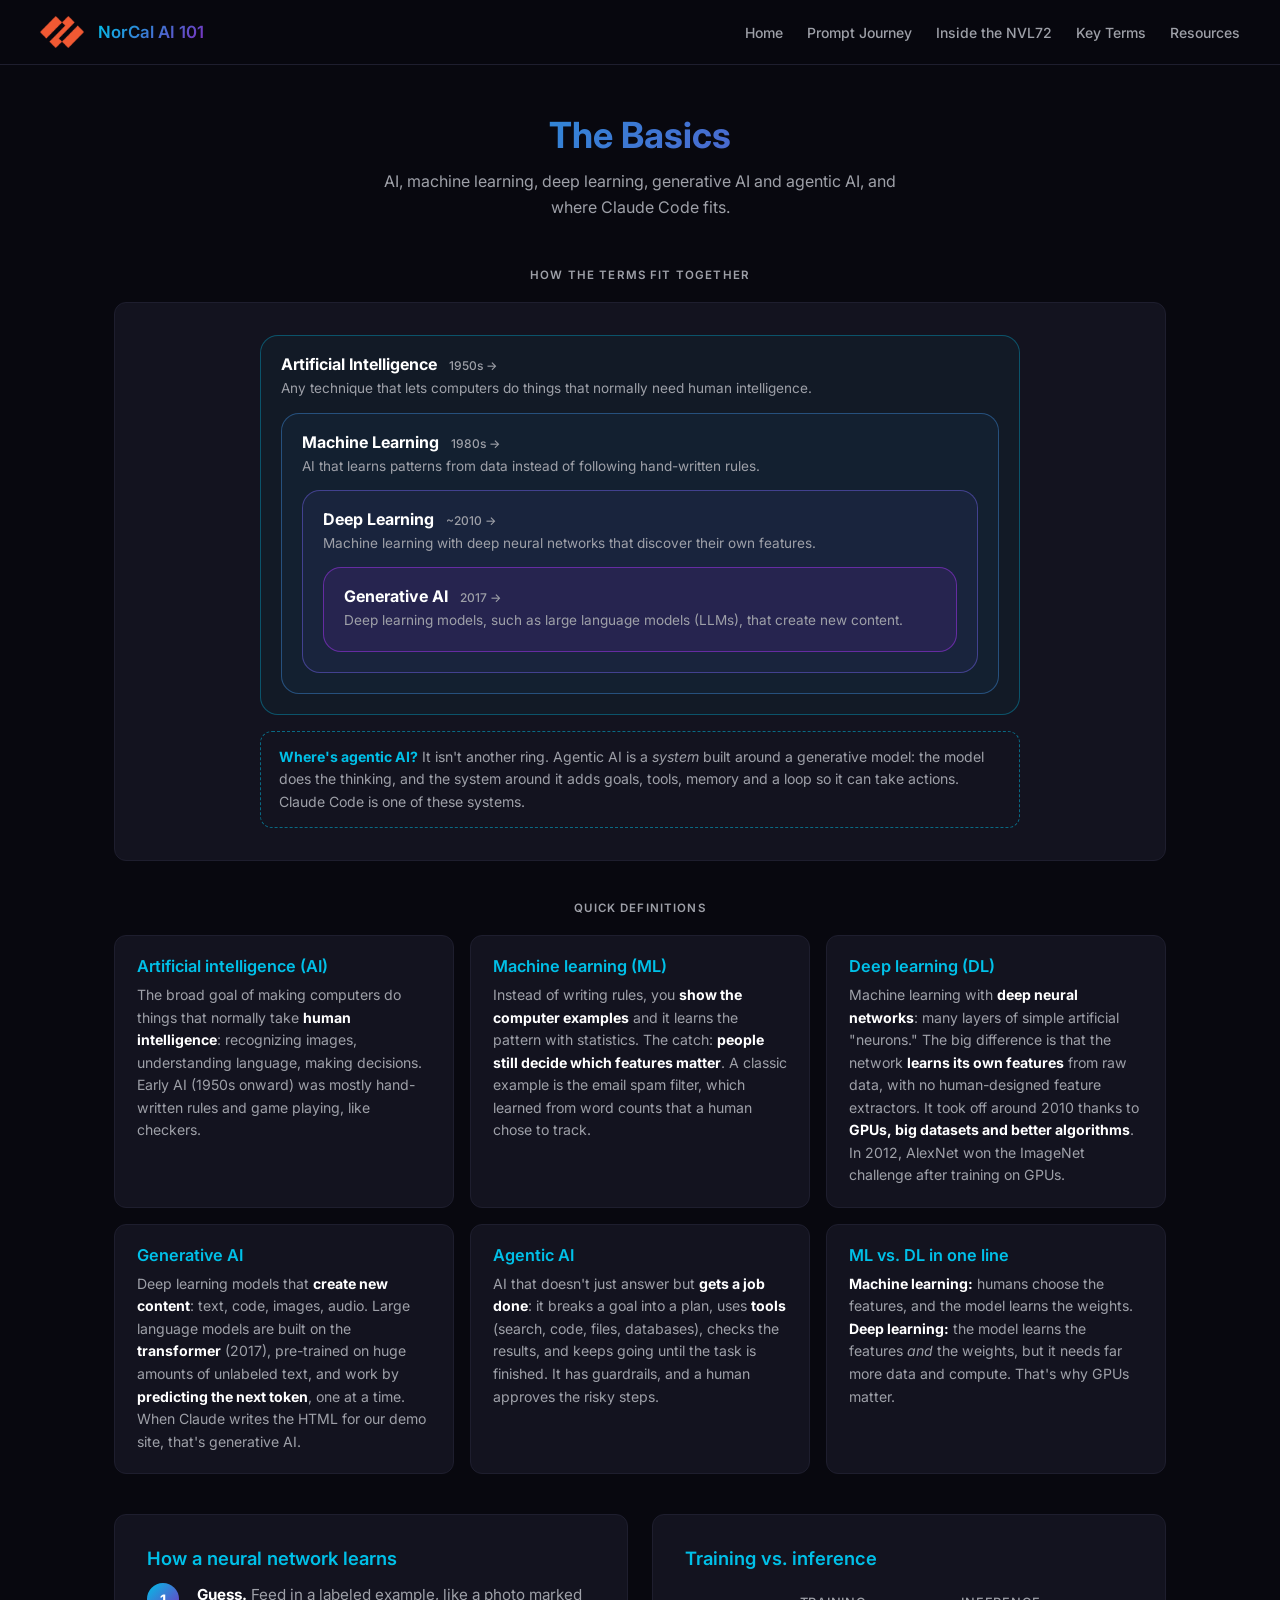
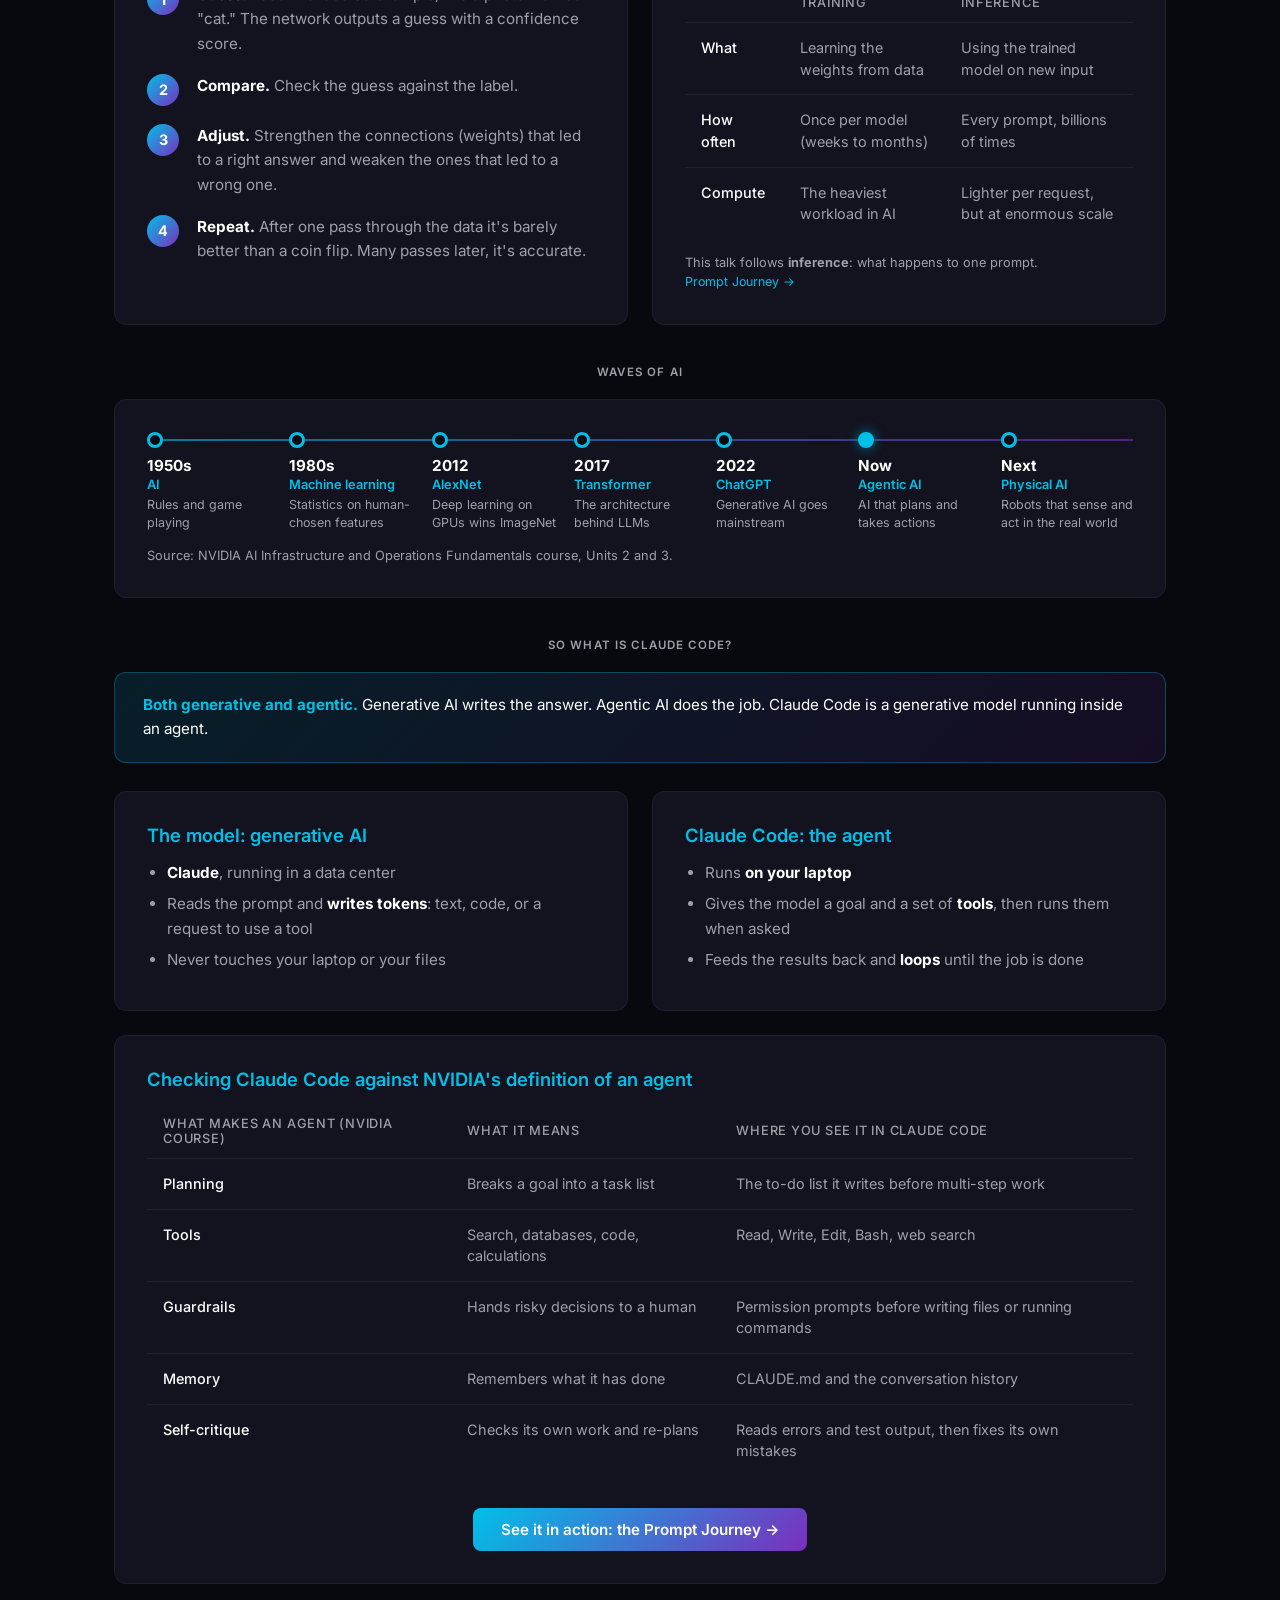
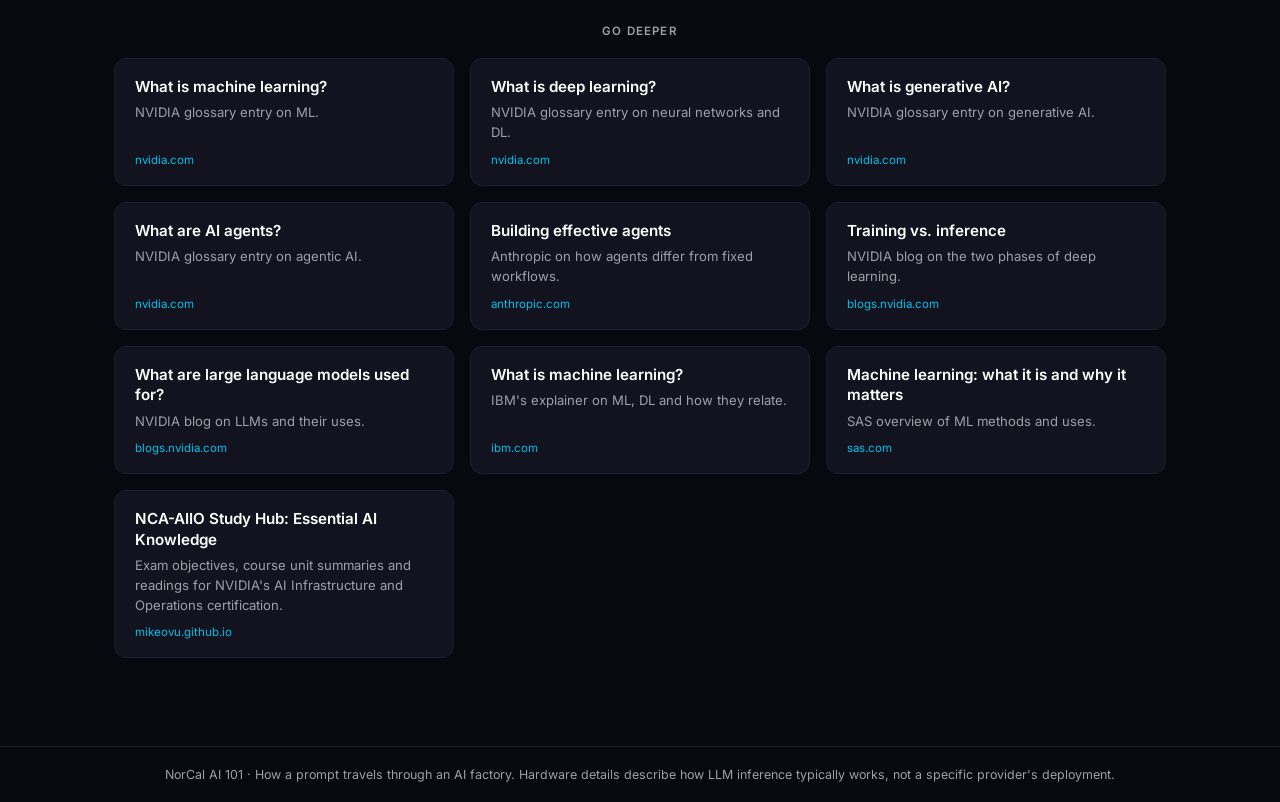
==== site/basics.html @ ad61b4e5 "Add The Basics page AI vs. ML vs. DL vs. generative AI (nested diagram and quick definitions), how a" ====
<!DOCTYPE html>
<html lang="en">
<head>
  <meta charset="UTF-8" />
  <meta name="viewport" content="width=device-width, initial-scale=1.0" />
  <title>NorCal AI 101 — The Basics</title>
  <link rel="icon" type="image/png" href="assets/images/PAN-Color.png" />
  <link rel="stylesheet" href="assets/css/styles.css?v=4" />
</head>
<body>
  <nav>
    <img src="assets/images/PAN-Color.png" alt="Palo Alto Networks" class="logo" />
    <a class="site-title" href="index.html">NorCal AI 101</a>
    <div class="nav-links">
      <a href="index.html">Home</a>
      <a href="journey.html">Prompt Journey</a>
      <a href="nvl72.html">Inside the NVL72</a>
      <a href="glossary.html">Key Terms</a>
      <a href="resources.html">Resources</a>
    </div>
  </nav>

  <main>
    <div class="page-header">
      <h1>The Basics</h1>
      <p>AI, machine learning, deep learning, generative AI and agentic AI, and where Claude Code fits.</p>
    </div>

    <p class="section-label">How the terms fit together</p>
    <div class="card" style="margin-bottom:40px;">
      <div class="rings" role="img" aria-label="Nested diagram: artificial intelligence contains machine learning, which contains deep learning, which contains generative AI">
        <div class="ring r1">
          <div class="ring-name">Artificial Intelligence <span class="yr">1950s &rarr;</span></div>
          <div class="ring-desc">Any technique that lets computers do things that normally need human intelligence.</div>
          <div class="ring r2">
            <div class="ring-name">Machine Learning <span class="yr">1980s &rarr;</span></div>
            <div class="ring-desc">AI that learns patterns from data instead of following hand-written rules.</div>
            <div class="ring r3">
              <div class="ring-name">Deep Learning <span class="yr">~2010 &rarr;</span></div>
              <div class="ring-desc">Machine learning with deep neural networks that discover their own features.</div>
              <div class="ring r4">
                <div class="ring-name">Generative AI <span class="yr">2017 &rarr;</span></div>
                <div class="ring-desc">Deep learning models, such as large language models (LLMs), that create new content.</div>
              </div>
            </div>
          </div>
        </div>
      </div>
      <div class="agent-note" style="max-width:760px;margin-left:auto;margin-right:auto;">
        <strong>Where's agentic AI?</strong> It isn't another ring. Agentic AI is a <em>system</em> built around a generative model: the model does the thinking, and the system around it adds goals, tools, memory and a loop so it can take actions. Claude Code is one of these systems.
      </div>
    </div>

    <p class="section-label">Quick definitions</p>
    <div class="term-grid" style="margin-bottom:40px;">
      <div class="term">
        <h3>Artificial intelligence (AI)</h3>
        <p>The broad goal of making computers do things that normally take <strong>human intelligence</strong>: recognizing images, understanding language, making decisions. Early AI (1950s onward) was mostly hand-written rules and game playing, like checkers.</p>
      </div>
      <div class="term">
        <h3>Machine learning (ML)</h3>
        <p>Instead of writing rules, you <strong>show the computer examples</strong> and it learns the pattern with statistics. The catch: <strong>people still decide which features matter</strong>. A classic example is the email spam filter, which learned from word counts that a human chose to track.</p>
      </div>
      <div class="term">
        <h3>Deep learning (DL)</h3>
        <p>Machine learning with <strong>deep neural networks</strong>: many layers of simple artificial "neurons." The big difference is that the network <strong>learns its own features</strong> from raw data, with no human-designed feature extractors. It took off around 2010 thanks to <strong>GPUs, big datasets and better algorithms</strong>. In 2012, AlexNet won the ImageNet challenge after training on GPUs.</p>
      </div>
      <div class="term">
        <h3>Generative AI</h3>
        <p>Deep learning models that <strong>create new content</strong>: text, code, images, audio. Large language models are built on the <strong>transformer</strong> (2017), pre-trained on huge amounts of unlabeled text, and work by <strong>predicting the next token</strong>, one at a time. When Claude writes the HTML for our demo site, that's generative AI.</p>
      </div>
      <div class="term">
        <h3>Agentic AI</h3>
        <p>AI that doesn't just answer but <strong>gets a job done</strong>: it breaks a goal into a plan, uses <strong>tools</strong> (search, code, files, databases), checks the results, and keeps going until the task is finished. It has guardrails, and a human approves the risky steps.</p>
      </div>
      <div class="term">
        <h3>ML vs. DL in one line</h3>
        <p><strong>Machine learning:</strong> humans choose the features, and the model learns the weights.<br /><strong>Deep learning:</strong> the model learns the features <em>and</em> the weights, but it needs far more data and compute. That's why GPUs matter.</p>
      </div>
    </div>

    <div class="two-col" style="margin-bottom:40px;">
      <div class="card">
        <h2>How a neural network learns</h2>
        <ol class="steps">
          <li><div><strong>Guess.</strong> Feed in a labeled example, like a photo marked "cat." The network outputs a guess with a confidence score.</div></li>
          <li><div><strong>Compare.</strong> Check the guess against the label.</div></li>
          <li><div><strong>Adjust.</strong> Strengthen the connections (weights) that led to a right answer and weaken the ones that led to a wrong one.</div></li>
          <li><div><strong>Repeat.</strong> After one pass through the data it's barely better than a coin flip. Many passes later, it's accurate.</div></li>
        </ol>
      </div>
      <div class="card">
        <h2>Training vs. inference</h2>
        <div class="table-wrap">
          <table class="scoreboard-table" style="min-width:0;">
            <tr><th></th><th>Training</th><th>Inference</th></tr>
            <tr><td>What</td><td>Learning the weights from data</td><td>Using the trained model on new input</td></tr>
            <tr><td>How often</td><td>Once per model (weeks to months)</td><td>Every prompt, billions of times</td></tr>
            <tr><td>Compute</td><td>The heaviest workload in AI</td><td>Lighter per request, but at enormous scale</td></tr>
          </table>
        </div>
        <p class="note">This talk follows <strong>inference</strong>: what happens to one prompt. <a class="src" href="journey.html">Prompt Journey &rarr;</a></p>
      </div>
    </div>

    <p class="section-label">Waves of AI</p>
    <div class="card" style="margin-bottom:40px;">
      <div class="timeline">
        <div class="tl-item"><div class="tl-when">1950s</div><div class="tl-what">AI</div><div class="tl-desc">Rules and game playing</div></div>
        <div class="tl-item"><div class="tl-when">1980s</div><div class="tl-what">Machine learning</div><div class="tl-desc">Statistics on human-chosen features</div></div>
        <div class="tl-item"><div class="tl-when">2012</div><div class="tl-what">AlexNet</div><div class="tl-desc">Deep learning on GPUs wins ImageNet</div></div>
        <div class="tl-item"><div class="tl-when">2017</div><div class="tl-what">Transformer</div><div class="tl-desc">The architecture behind LLMs</div></div>
        <div class="tl-item"><div class="tl-when">2022</div><div class="tl-what">ChatGPT</div><div class="tl-desc">Generative AI goes mainstream</div></div>
        <div class="tl-item now"><div class="tl-when">Now</div><div class="tl-what">Agentic AI</div><div class="tl-desc">AI that plans and takes actions</div></div>
        <div class="tl-item"><div class="tl-when">Next</div><div class="tl-what">Physical AI</div><div class="tl-desc">Robots that sense and act in the real world</div></div>
      </div>
      <p class="note">Source: NVIDIA AI Infrastructure and Operations Fundamentals course, Units 2 and 3.</p>
    </div>

    <p class="section-label">So what is Claude Code?</p>
    <div class="banner">
      <strong>Both generative and agentic.</strong> Generative AI writes the answer. Agentic AI does the job. Claude Code is a generative model running inside an agent.
    </div>

    <div class="two-col" style="margin-bottom:24px;">
      <div class="card">
        <h2>The model: generative AI</h2>
        <div class="prose">
          <ul>
            <li><strong>Claude</strong>, running in a data center</li>
            <li>Reads the prompt and <strong>writes tokens</strong>: text, code, or a request to use a tool</li>
            <li>Never touches your laptop or your files</li>
          </ul>
        </div>
      </div>
      <div class="card">
        <h2>Claude Code: the agent</h2>
        <div class="prose">
          <ul>
            <li>Runs <strong>on your laptop</strong></li>
            <li>Gives the model a goal and a set of <strong>tools</strong>, then runs them when asked</li>
            <li>Feeds the results back and <strong>loops</strong> until the job is done</li>
          </ul>
        </div>
      </div>
    </div>

    <div class="card" style="margin-bottom:40px;">
      <h2>Checking Claude Code against NVIDIA's definition of an agent</h2>
      <div class="table-wrap">
        <table class="scoreboard-table">
          <tr><th>What makes an agent (NVIDIA course)</th><th>What it means</th><th>Where you see it in Claude Code</th></tr>
          <tr><td>Planning</td><td>Breaks a goal into a task list</td><td>The to-do list it writes before multi-step work</td></tr>
          <tr><td>Tools</td><td>Search, databases, code, calculations</td><td>Read, Write, Edit, Bash, web search</td></tr>
          <tr><td>Guardrails</td><td>Hands risky decisions to a human</td><td>Permission prompts before writing files or running commands</td></tr>
          <tr><td>Memory</td><td>Remembers what it has done</td><td>CLAUDE.md and the conversation history</td></tr>
          <tr><td>Self-critique</td><td>Checks its own work and re-plans</td><td>Reads errors and test output, then fixes its own mistakes</td></tr>
        </table>
      </div>
      <div class="cta-row">
        <a href="journey.html" class="btn btn-primary" style="width:auto;">See it in action: the Prompt Journey &rarr;</a>
      </div>
    </div>

    <p class="section-label">Go deeper</p>
    <div class="link-grid">
      <a class="link-card" href="https://www.nvidia.com/en-us/glossary/machine-learning/" target="_blank" rel="noopener">
        <span class="lc-title">What is machine learning?</span>
        <span class="lc-desc">NVIDIA glossary entry on ML.</span>
        <span class="lc-meta">nvidia.com</span>
      </a>
      <a class="link-card" href="https://www.nvidia.com/en-us/glossary/deep-learning/" target="_blank" rel="noopener">
        <span class="lc-title">What is deep learning?</span>
        <span class="lc-desc">NVIDIA glossary entry on neural networks and DL.</span>
        <span class="lc-meta">nvidia.com</span>
      </a>
      <a class="link-card" href="https://www.nvidia.com/en-us/glossary/generative-ai/" target="_blank" rel="noopener">
        <span class="lc-title">What is generative AI?</span>
        <span class="lc-desc">NVIDIA glossary entry on generative AI.</span>
        <span class="lc-meta">nvidia.com</span>
      </a>
      <a class="link-card" href="https://www.nvidia.com/en-us/glossary/ai-agents/" target="_blank" rel="noopener">
        <span class="lc-title">What are AI agents?</span>
        <span class="lc-desc">NVIDIA glossary entry on agentic AI.</span>
        <span class="lc-meta">nvidia.com</span>
      </a>
      <a class="link-card" href="https://www.anthropic.com/research/building-effective-agents" target="_blank" rel="noopener">
        <span class="lc-title">Building effective agents</span>
        <span class="lc-desc">Anthropic on how agents differ from fixed workflows.</span>
        <span class="lc-meta">anthropic.com</span>
      </a>
      <a class="link-card" href="https://blogs.nvidia.com/blog/difference-deep-learning-training-inference-ai/" target="_blank" rel="noopener">
        <span class="lc-title">Training vs. inference</span>
        <span class="lc-desc">NVIDIA blog on the two phases of deep learning.</span>
        <span class="lc-meta">blogs.nvidia.com</span>
      </a>
      <a class="link-card" href="https://blogs.nvidia.com/blog/what-are-large-language-models-used-for/" target="_blank" rel="noopener">
        <span class="lc-title">What are large language models used for?</span>
        <span class="lc-desc">NVIDIA blog on LLMs and their uses.</span>
        <span class="lc-meta">blogs.nvidia.com</span>
      </a>
      <a class="link-card" href="https://www.ibm.com/think/topics/machine-learning" target="_blank" rel="noopener">
        <span class="lc-title">What is machine learning?</span>
        <span class="lc-desc">IBM's explainer on ML, DL and how they relate.</span>
        <span class="lc-meta">ibm.com</span>
      </a>
      <a class="link-card" href="https://www.sas.com/en_us/insights/analytics/machine-learning.html" target="_blank" rel="noopener">
        <span class="lc-title">Machine learning: what it is and why it matters</span>
        <span class="lc-desc">SAS overview of ML methods and uses.</span>
        <span class="lc-meta">sas.com</span>
      </a>
      <a class="link-card" href="https://mikeovu.github.io/nca-aiio/essential-ai-knowledge.html" target="_blank" rel="noopener">
        <span class="lc-title">NCA-AIIO Study Hub: Essential AI Knowledge</span>
        <span class="lc-desc">Exam objectives, course unit summaries and readings for NVIDIA's AI Infrastructure and Operations certification.</span>
        <span class="lc-meta">mikeovu.github.io</span>
      </a>
    </div>
  </main>

  <footer>
    NorCal AI 101 &middot; How a prompt travels through an AI factory. Hardware details describe how LLM inference typically works, not a specific provider's deployment.
  </footer>
</body>
</html>
---- site/assets/css/styles.css ----
@import url('https://fonts.googleapis.com/css2?family=Inter:wght@300;400;500;600;700&display=swap');

*, *::before, *::after { box-sizing: border-box; margin: 0; padding: 0; }

:root {
  --bg:        #08080F;
  --surface:   #13131F;
  --border:    #1E1E2E;
  --cyan:      #00C0E8;
  --purple:    #7B2FBE;
  --gradient:  linear-gradient(135deg, #00C0E8, #7B2FBE);
  --text:      #FFFFFF;
  --muted:     #9EA0A8;
  --radius:    12px;
  --font:      'Inter', system-ui, sans-serif;
}

html { font-size: 16px; }

body {
  background: var(--bg);
  color: var(--text);
  font-family: var(--font);
  min-height: 100vh;
  display: flex;
  flex-direction: column;
}

/* ── Nav ── */
nav {
  display: flex;
  align-items: center;
  gap: 14px;
  padding: 16px 40px;
  border-bottom: 1px solid var(--border);
  background: rgba(8,8,15,0.85);
  backdrop-filter: blur(12px);
  position: sticky;
  top: 0;
  z-index: 100;
}

nav img.logo { height: 32px; object-fit: contain; }

nav .site-title {
  font-size: 1.05rem;
  font-weight: 600;
  background: var(--gradient);
  -webkit-background-clip: text;
  -webkit-text-fill-color: transparent;
  background-clip: text;
  text-decoration: none;
}

nav .nav-links { margin-left: auto; display: flex; gap: 24px; }
nav .nav-links a {
  color: var(--muted);
  text-decoration: none;
  font-size: 0.875rem;
  font-weight: 500;
  transition: color 0.2s;
}
nav .nav-links a:hover { color: var(--cyan); }

/* ── Main ── */
main {
  flex: 1;
  width: 100%;
  max-width: 1100px;
  margin: 0 auto;
  padding: 48px 24px;
}

/* ── Page header ── */
.page-header {
  text-align: center;
  margin-bottom: 48px;
}
.page-header h1 {
  font-size: 2.25rem;
  font-weight: 700;
  background: var(--gradient);
  -webkit-background-clip: text;
  -webkit-text-fill-color: transparent;
  background-clip: text;
  margin-bottom: 12px;
}
.page-header p {
  color: var(--muted);
  font-size: 1rem;
  max-width: 560px;
  margin: 0 auto;
  line-height: 1.6;
}

/* ── Card ── */
.card {
  background: var(--surface);
  border: 1px solid var(--border);
  border-radius: var(--radius);
  padding: 32px;
}

/* ── Form ── */
.form-group { margin-bottom: 20px; }
.form-group label {
  display: block;
  font-size: 0.875rem;
  font-weight: 500;
  margin-bottom: 8px;
  color: var(--muted);
}
.form-group input {
  width: 100%;
  background: var(--bg);
  border: 1px solid var(--border);
  border-radius: 8px;
  padding: 12px 16px;
  color: var(--text);
  font-family: var(--font);
  font-size: 0.95rem;
  outline: none;
  transition: border-color 0.2s;
}
.form-group input:focus { border-color: var(--cyan); }
.form-group input::placeholder { color: #4a4a5a; }

.form-note {
  font-size: 0.8rem;
  color: var(--muted);
  margin-top: 6px;
  line-height: 1.5;
}

/* ── Buttons ── */
.btn {
  display: inline-flex;
  align-items: center;
  justify-content: center;
  gap: 8px;
  padding: 12px 28px;
  border-radius: 8px;
  font-family: var(--font);
  font-size: 0.95rem;
  font-weight: 600;
  cursor: pointer;
  text-decoration: none;
  transition: opacity 0.2s, transform 0.15s;
  border: none;
}
.btn:hover { opacity: 0.88; transform: translateY(-1px); }
.btn:active { transform: translateY(0); }

.btn-primary {
  background: var(--gradient);
  color: #fff;
  width: 100%;
}

.btn-outline {
  background: transparent;
  border: 1px solid var(--cyan);
  color: var(--cyan);
}

.btn-secondary {
  background: var(--surface);
  border: 1px solid var(--border);
  color: var(--text);
}

/* ── Section label ── */
.section-label {
  font-size: 0.72rem;
  font-weight: 600;
  text-transform: uppercase;
  letter-spacing: 0.1em;
  color: var(--muted);
  margin-bottom: 20px;
  text-align: center;
}

/* ── Menu grid ── */
.menu-grid {
  display: grid;
  grid-template-columns: repeat(auto-fit, 240px);
  gap: 24px;
  justify-content: center;
}

.menu-card {
  background: var(--surface);
  border: 1px solid var(--border);
  border-radius: var(--radius);
  padding: 36px 24px;
  text-decoration: none;
  display: flex;
  flex-direction: column;
  align-items: center;
  gap: 16px;
  transition: border-color 0.2s, transform 0.2s, box-shadow 0.2s;
  aspect-ratio: 1 / 1;
  justify-content: center;
  text-align: center;
}
.menu-card:hover {
  border-color: var(--cyan);
  transform: translateY(-4px);
  box-shadow: 0 12px 32px rgba(0,192,232,0.12);
}
.menu-card .card-icon {
  width: 52px;
  height: 52px;
  border-radius: 14px;
  background: var(--gradient);
  display: flex;
  align-items: center;
  justify-content: center;
  font-size: 1.5rem;
}
.menu-card .card-label {
  font-size: 1rem;
  font-weight: 600;
  color: var(--text);
  line-height: 1.4;
}
.menu-card .card-sub {
  font-size: 0.8rem;
  color: var(--muted);
}
.menu-card--disabled {
  opacity: 0.4;
  cursor: default;
  pointer-events: none;
}

/* ── Graphic link ── */
.graphic-link {
  display: block;
  max-width: 560px;
  margin: 0 auto 28px;
  border-radius: var(--radius);
  overflow: hidden;
  border: 1px solid rgba(63,95,172,0.35);
  box-shadow: 0px 0px 18px rgba(26,19,72,0.15);
  transition: transform 0.2s, box-shadow 0.2s;
}
.graphic-link:hover {
  transform: translateY(-2px);
  box-shadow: 0 12px 32px rgba(0,192,232,0.15);
}
.graphic-link img {
  display: block;
  width: 100%;
}

/* ── Embed container ── */
.embed-wrap {
  border-radius: var(--radius);
  overflow: hidden;
  border: 1px solid var(--border);
  background: var(--surface);
  margin-bottom: 32px;
}

/* ── Slideshow ── */
.slideshow { margin-bottom: 32px; }
.slideshow-frame {
  position: relative;
  border: 1px solid rgba(63,95,172,0.35);
  box-shadow: 0px 0px 18px rgba(26,19,72,0.15);
  border-radius: 10px;
  overflow: hidden;
  background: #000;
  aspect-ratio: 1920/1080;
}
.slideshow .slide {
  display: block;
  width: 100%;
  height: 100%;
  object-fit: contain;
  cursor: pointer;
}
.slideshow .slide[hidden] { display: none; }
.slide-nav {
  position: absolute;
  top: 50%;
  transform: translateY(-50%);
  width: 44px;
  height: 44px;
  border-radius: 50%;
  border: 1px solid var(--border);
  background: rgba(10,10,18,0.7);
  color: var(--text);
  font-size: 1.6rem;
  line-height: 1;
  cursor: pointer;
  transition: border-color 0.2s, color 0.2s;
}
.slide-nav:hover { border-color: var(--cyan); color: var(--cyan); }
.slide-prev { left: 12px; }
.slide-next { right: 12px; }
.slide-dots {
  display: flex;
  justify-content: center;
  gap: 10px;
  margin-top: 14px;
}
.slide-dots button {
  width: 10px;
  height: 10px;
  padding: 0;
  border-radius: 50%;
  border: none;
  background: var(--border);
  cursor: pointer;
}
.slide-dots button[aria-current="true"] { background: var(--cyan); }

/* ── CTA row ── */
.cta-row {
  display: flex;
  gap: 16px;
  flex-wrap: wrap;
  justify-content: center;
  margin-top: 32px;
}
.cta-row .btn { min-width: 200px; }

/* ── Banner ── */
.banner {
  background: linear-gradient(135deg, rgba(0,192,232,0.12), rgba(123,47,190,0.12));
  border: 1px solid rgba(0,192,232,0.3);
  border-radius: var(--radius);
  padding: 20px 28px;
  margin-bottom: 28px;
  font-size: 0.95rem;
  line-height: 1.6;
  color: var(--text);
}
.banner strong { color: var(--cyan); }

/* ── Scoreboard ── */
.scoreboard-table {
  width: 100%;
  border-collapse: collapse;
  font-size: 0.9rem;
}
.scoreboard-table th {
  text-align: left;
  padding: 12px 16px;
  color: var(--muted);
  font-weight: 500;
  font-size: 0.8rem;
  text-transform: uppercase;
  letter-spacing: 0.06em;
  border-bottom: 1px solid var(--border);
}
.scoreboard-table td {
  padding: 14px 16px;
  border-bottom: 1px solid var(--border);
}
.scoreboard-table tr:last-child td { border-bottom: none; }
.scoreboard-table tr:hover td { background: rgba(255,255,255,0.03); }

.rank-badge {
  display: inline-flex;
  align-items: center;
  justify-content: center;
  width: 28px;
  height: 28px;
  border-radius: 50%;
  font-weight: 700;
  font-size: 0.8rem;
}
.rank-1 { background: linear-gradient(135deg,#FFD700,#FFA500); color:#000; }
.rank-2 { background: linear-gradient(135deg,#C0C0C0,#A8A8A8); color:#000; }
.rank-3 { background: linear-gradient(135deg,#CD7F32,#A0522D); color:#fff; }
.rank-other { background: var(--border); color: var(--muted); }

.score-pill {
  display: inline-block;
  padding: 3px 10px;
  border-radius: 20px;
  background: rgba(0,192,232,0.15);
  color: var(--cyan);
  font-weight: 600;
  font-size: 0.85rem;
}

.refresh-note {
  text-align: right;
  font-size: 0.75rem;
  color: var(--muted);
  margin-top: 12px;
}

/* ── Status / error ── */
.status-center {
  display: flex;
  flex-direction: column;
  align-items: center;
  justify-content: center;
  gap: 16px;
  min-height: 220px;
  color: var(--muted);
  font-size: 0.9rem;
}

.error-page {
  display: flex;
  flex-direction: column;
  align-items: center;
  justify-content: center;
  flex: 1;
  text-align: center;
  gap: 24px;
  padding: 48px 24px;
}
.error-page h1 {
  font-size: 2rem;
  font-weight: 700;
}
.error-icon {
  font-size: 3.5rem;
}

/* ── Footer ── */
footer {
  text-align: center;
  padding: 20px;
  color: var(--muted);
  font-size: 0.78rem;
  border-top: 1px solid var(--border);
}

/* ── Responsive ── */
@media (max-width: 600px) {
  nav { padding: 14px 20px; }
  main { padding: 32px 16px; }
  .page-header h1 { font-size: 1.6rem; }
  .cta-row { flex-direction: column; align-items: stretch; }
  .cta-row .btn { min-width: unset; }
}


/* ── Shared content additions (same as lambda account site) ── */
.stack { display: flex; flex-direction: column; gap: 24px; margin-bottom: 40px; }
.card h2 { font-size: 1.15rem; font-weight: 600; color: var(--cyan); margin-bottom: 14px; }
.card h3 { font-size: 1rem; font-weight: 600; margin: 18px 0 8px; }
.prose { color: var(--muted); line-height: 1.65; font-size: 0.95rem; }
.prose p + p { margin-top: 12px; }
.prose ul, .prose ol { padding-left: 20px; margin-top: 8px; }
.prose li { margin-bottom: 6px; }
.prose strong { color: var(--text); }
.prose a, .scoreboard-table a, .src { color: var(--cyan); text-decoration: none; }
.prose a:hover, .scoreboard-table a:hover, .src:hover { text-decoration: underline; }
.src { font-size: 0.78rem; white-space: nowrap; }
.table-wrap { overflow-x: auto; -webkit-overflow-scrolling: touch; }
.table-wrap .scoreboard-table { min-width: 640px; }
.scoreboard-table td { vertical-align: top; line-height: 1.5; color: var(--muted); }
.scoreboard-table td:first-child { color: var(--text); font-weight: 500; }
.two-col { display: grid; grid-template-columns: repeat(auto-fit, minmax(300px, 1fr)); gap: 24px; }
.link-grid { display: grid; grid-template-columns: repeat(auto-fill, minmax(260px, 1fr)); gap: 16px; margin-bottom: 40px; }
.link-card {
  background: var(--surface); border: 1px solid var(--border); border-radius: var(--radius);
  padding: 18px 20px; text-decoration: none; display: flex; flex-direction: column; gap: 6px;
  transition: border-color 0.2s, transform 0.2s;
}
.link-card:hover { border-color: var(--cyan); transform: translateY(-2px); }
.link-card .lc-title { color: var(--text); font-weight: 600; font-size: 0.95rem; line-height: 1.35; }
.link-card .lc-desc { color: var(--muted); font-size: 0.82rem; line-height: 1.5; }
.link-card .lc-meta { color: var(--cyan); font-size: 0.72rem; margin-top: auto; padding-top: 4px; }
.note { font-size: 0.8rem; color: var(--muted); margin-top: 14px; line-height: 1.5; }

/* ── AI 101 additions ── */
.card-icon .num { font-weight: 700; font-size: 1.3rem; color: #fff; }

/* Request flow diagram */
.flow {
  display: grid;
  grid-template-columns: 1fr auto 1fr auto 1fr auto 1fr;
  align-items: stretch;
  gap: 10px;
}
.flow-node {
  background: var(--bg); border: 1px solid var(--border); border-radius: 10px;
  padding: 16px 14px; text-align: left;
}
.flow-node.hot { border-color: rgba(0,192,232,0.5); box-shadow: 0 0 18px rgba(0,192,232,0.12); }
.flow-node .fn-where { font-size: 0.68rem; font-weight: 600; letter-spacing: 0.08em; text-transform: uppercase; color: var(--cyan); }
.flow-node .fn-title { font-weight: 600; margin: 6px 0 6px; font-size: 0.95rem; }
.flow-node .fn-desc { color: var(--muted); font-size: 0.8rem; line-height: 1.5; }
.flow-arrow { align-self: center; color: var(--cyan); font-size: 1.3rem; }
.flow-return {
  margin-top: 14px; padding: 10px 14px; border: 1px dashed rgba(123,47,190,0.6); border-radius: 10px;
  color: #C9A6F0; font-size: 0.85rem; text-align: center;
}

/* Numbered steps */
.steps { list-style: none; counter-reset: step; display: flex; flex-direction: column; gap: 18px; }
.steps li { counter-increment: step; display: grid; grid-template-columns: 36px 1fr; gap: 14px; color: var(--muted); line-height: 1.6; font-size: 0.95rem; }
.steps li::before {
  content: counter(step); width: 32px; height: 32px; border-radius: 50%;
  background: var(--gradient); color: #fff; font-weight: 700; font-size: 0.9rem;
  display: flex; align-items: center; justify-content: center;
}
.steps strong { color: var(--text); }

/* Code */
pre.code {
  background: var(--bg); border: 1px solid var(--border); border-radius: 10px;
  padding: 16px 18px; overflow-x: auto; font-size: 0.8rem; line-height: 1.55;
  font-family: ui-monospace, SFMono-Regular, Menlo, monospace; color: #D6D8E0; margin-top: 10px;
}
pre.code .k { color: var(--cyan); }
pre.code .c { color: #6C6E7A; }
code { font-family: ui-monospace, SFMono-Regular, Menlo, monospace; font-size: 0.88em; color: var(--text); }
.prompt-box {
  background: var(--bg); border-left: 3px solid var(--cyan); border-radius: 6px;
  padding: 14px 18px; color: var(--text); font-size: 1rem; line-height: 1.6; margin: 10px 0;
}

/* Stat tiles */
.stat-grid { display: grid; grid-template-columns: repeat(auto-fit, minmax(160px, 1fr)); gap: 14px; }
.stat { background: var(--bg); border: 1px solid var(--border); border-radius: 10px; padding: 16px; }
.stat .v {
  font-size: 1.6rem; font-weight: 700; line-height: 1.1;
  background: var(--gradient); -webkit-background-clip: text; -webkit-text-fill-color: transparent; background-clip: text;
}
.stat .l { color: var(--muted); font-size: 0.8rem; margin-top: 6px; line-height: 1.4; }

/* NVL72 rack (simplified) */
.rack-wrap { display: grid; grid-template-columns: minmax(220px, 300px) 1fr; gap: 28px; align-items: start; }
.rack {
  border: 2px solid #2A2A3E; border-radius: 8px; padding: 8px; background: #0B0B14;
  display: flex; flex-direction: column; gap: 3px;
}
.tray { border-radius: 3px; font-size: 0.62rem; padding: 3px 8px; display: flex; justify-content: space-between; }
.tray.compute { background: rgba(0,192,232,0.14); color: var(--cyan); }
.tray.switch  { background: rgba(123,47,190,0.3); color: #C9A6F0; }
.rack-legend { display: flex; gap: 16px; flex-wrap: wrap; font-size: 0.78rem; color: var(--muted); margin-top: 10px; }
.rack-legend span::before { content: ""; display: inline-block; width: 10px; height: 10px; border-radius: 2px; margin-right: 6px; vertical-align: -1px; }
.rack-legend .lg-c::before { background: rgba(0,192,232,0.5); }
.rack-legend .lg-s::before { background: rgba(123,47,190,0.7); }

/* Token stream demo */
.tokens { display: flex; flex-wrap: wrap; gap: 6px; margin-top: 10px; }
.tokens span {
  font-family: ui-monospace, SFMono-Regular, Menlo, monospace; font-size: 0.82rem;
  padding: 3px 7px; border-radius: 5px; background: rgba(0,192,232,0.12); color: var(--text);
  border: 1px solid rgba(0,192,232,0.25);
}
.tokens span:nth-child(3n+2) { background: rgba(123,47,190,0.2); border-color: rgba(123,47,190,0.4); }
.tokens span:nth-child(3n) { background: rgba(255,255,255,0.05); border-color: var(--border); }

@media (max-width: 860px) {
  nav { flex-wrap: wrap; }
  nav .nav-links { margin-left: 0; width: 100%; flex-wrap: wrap; gap: 8px 18px; }
  .flow { grid-template-columns: 1fr; }
  .flow-arrow { transform: rotate(90deg); justify-self: center; }
  .rack-wrap { grid-template-columns: 1fr; }
  .rack { max-width: 320px; margin: 0 auto; width: 100%; }
}
@media (max-width: 600px) {
  .card { padding: 20px; }
  .two-col { grid-template-columns: 1fr; }
}

/* ── Key Terms page ── */
.gl-tools { display: flex; flex-direction: column; gap: 14px; margin-bottom: 32px; }
.gl-search {
  width: 100%; background: var(--surface); border: 1px solid var(--border); border-radius: 10px;
  padding: 14px 18px; color: var(--text); font-family: var(--font); font-size: 1rem; outline: none;
}
.gl-search:focus { border-color: var(--cyan); }
.gl-search::placeholder { color: #5a5c68; }
.chips { display: flex; flex-wrap: wrap; gap: 8px; }
.chip {
  font-size: 0.8rem; padding: 6px 12px; border-radius: 20px; border: 1px solid var(--border);
  color: var(--muted); text-decoration: none; background: var(--surface); transition: border-color 0.2s, color 0.2s;
}
.chip:hover { border-color: var(--cyan); color: var(--cyan); }
.gl-section { margin-bottom: 44px; scroll-margin-top: 90px; }
.gl-section h2 { font-size: 1.3rem; font-weight: 700; margin-bottom: 6px; }
.gl-section > p { color: var(--muted); font-size: 0.9rem; margin-bottom: 18px; line-height: 1.6; }
.term-grid { display: grid; grid-template-columns: repeat(auto-fill, minmax(320px, 1fr)); gap: 16px; }
.term { background: var(--surface); border: 1px solid var(--border); border-radius: var(--radius); padding: 20px 22px; scroll-margin-top: 90px; }
.term h3 { font-size: 1.02rem; font-weight: 600; color: var(--cyan); margin-bottom: 8px; }
.term p { color: var(--muted); font-size: 0.88rem; line-height: 1.6; }
.term p strong { color: var(--text); }
.term .spec { margin-top: 10px; font-size: 0.78rem; color: #C9A6F0; line-height: 1.5; }
.term .term-src { margin-top: 10px; font-size: 0.75rem; }
.term .term-src a { color: var(--cyan); text-decoration: none; margin-right: 10px; }
.term .term-src a:hover { text-decoration: underline; }
.gl-empty { display: none; text-align: center; color: var(--muted); padding: 40px 0; }
@media (max-width: 600px) { .term-grid { grid-template-columns: 1fr; } }
.term .term-ds { margin-top: 12px; display: flex; flex-wrap: wrap; gap: 6px; align-items: center; }
.term .term-ds .ds-label { font-size: 0.68rem; font-weight: 600; letter-spacing: 0.08em; text-transform: uppercase; color: var(--muted); margin-right: 2px; }
.ds {
  display: inline-flex; align-items: center; gap: 5px; font-size: 0.74rem; font-weight: 500;
  padding: 4px 10px; border-radius: 20px; text-decoration: none;
  border: 1px solid rgba(0,192,232,0.45); color: var(--cyan); background: rgba(0,192,232,0.07);
  transition: background 0.2s, border-color 0.2s;
}
.ds:hover { background: rgba(0,192,232,0.18); border-color: var(--cyan); }
.ds::after { content: "\2197"; font-size: 0.75em; }
.ds.alt { border-color: rgba(123,47,190,0.6); color: #C9A6F0; background: rgba(123,47,190,0.12); }

/* ── The Basics page ── */
.rings { max-width: 760px; margin: 0 auto; }
.ring {
  border-radius: 18px; padding: 18px 20px 20px; border: 1px solid rgba(0,192,232,0.35);
  background: rgba(0,192,232,0.04);
}
.ring .ring { margin-top: 14px; }
.ring.r2 { border-color: rgba(60,140,220,0.45); background: rgba(60,140,220,0.06); }
.ring.r3 { border-color: rgba(100,90,210,0.55); background: rgba(100,90,210,0.08); }
.ring.r4 { border-color: rgba(123,47,190,0.75); background: rgba(123,47,190,0.14); }
.ring-name { font-weight: 700; font-size: 1rem; }
.ring-name .yr { font-weight: 500; font-size: 0.75rem; color: var(--muted); margin-left: 8px; }
.ring-desc { color: var(--muted); font-size: 0.85rem; line-height: 1.5; margin-top: 4px; }
.agent-note {
  margin-top: 16px; border: 1px dashed rgba(0,192,232,0.5); border-radius: 12px; padding: 14px 18px;
  color: var(--muted); font-size: 0.88rem; line-height: 1.6;
}
.agent-note strong { color: var(--cyan); }

.timeline { display: grid; grid-template-columns: repeat(7, 1fr); gap: 10px; position: relative; }
.timeline::before {
  content: ""; position: absolute; left: 0; right: 0; top: 7px; height: 2px; background: var(--gradient); opacity: 0.6;
}
.tl-item { position: relative; padding-top: 24px; }
.tl-item::before {
  content: ""; position: absolute; top: 0; left: 0; width: 16px; height: 16px; border-radius: 50%;
  background: var(--bg); border: 3px solid var(--cyan);
}
.tl-item.now::before { background: var(--cyan); box-shadow: 0 0 12px rgba(0,192,232,0.6); }
.tl-when { font-weight: 700; font-size: 0.95rem; color: var(--text); }
.tl-what { color: var(--cyan); font-size: 0.8rem; font-weight: 600; margin-top: 2px; }
.tl-desc { color: var(--muted); font-size: 0.78rem; line-height: 1.45; margin-top: 4px; }

@media (max-width: 860px) {
  .timeline { grid-template-columns: 1fr; gap: 16px; padding-left: 28px; }
  .timeline::before { left: 7px; right: auto; top: 0; bottom: 0; width: 2px; height: auto; }
  .tl-item { padding-top: 0; }
  .tl-item::before { left: -28px; top: 2px; }
}
@media (max-width: 600px) {
  .ring { padding: 14px 12px 14px; }
  .ring .ring { margin-top: 10px; }
}
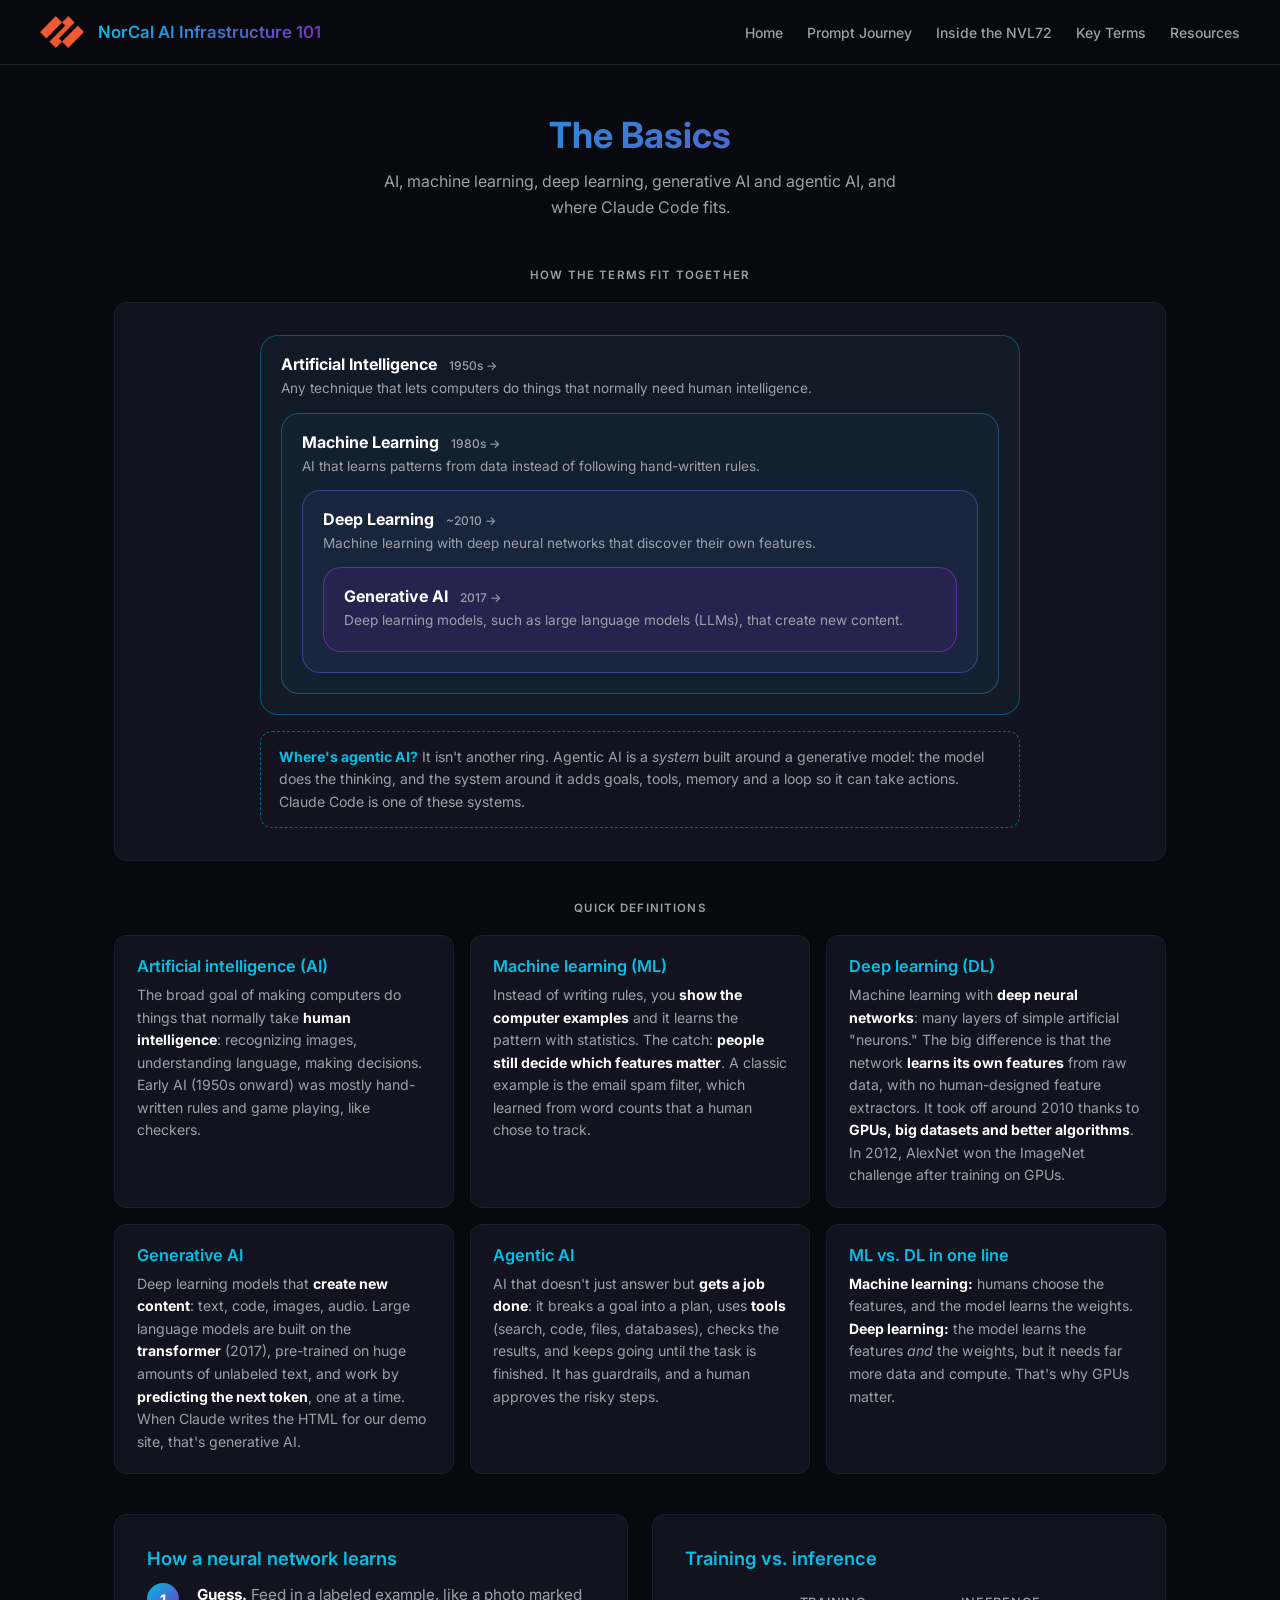
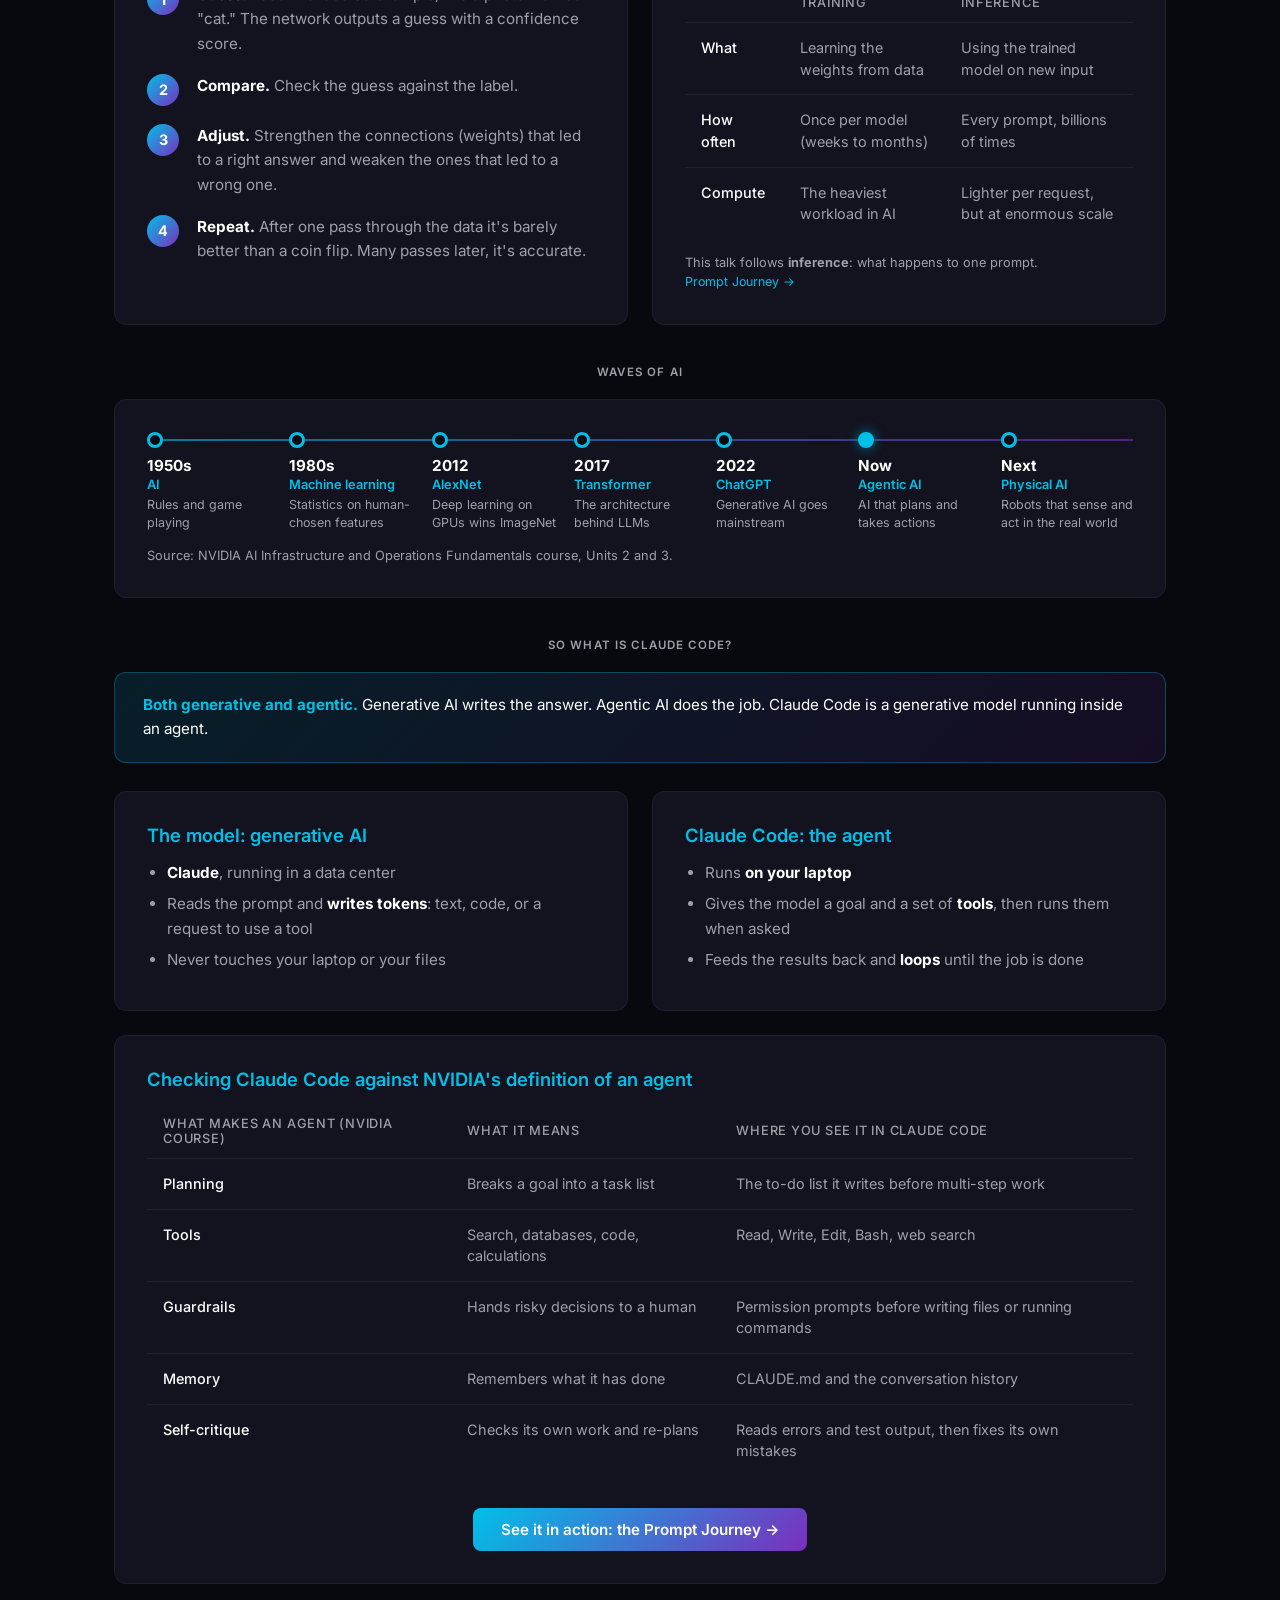
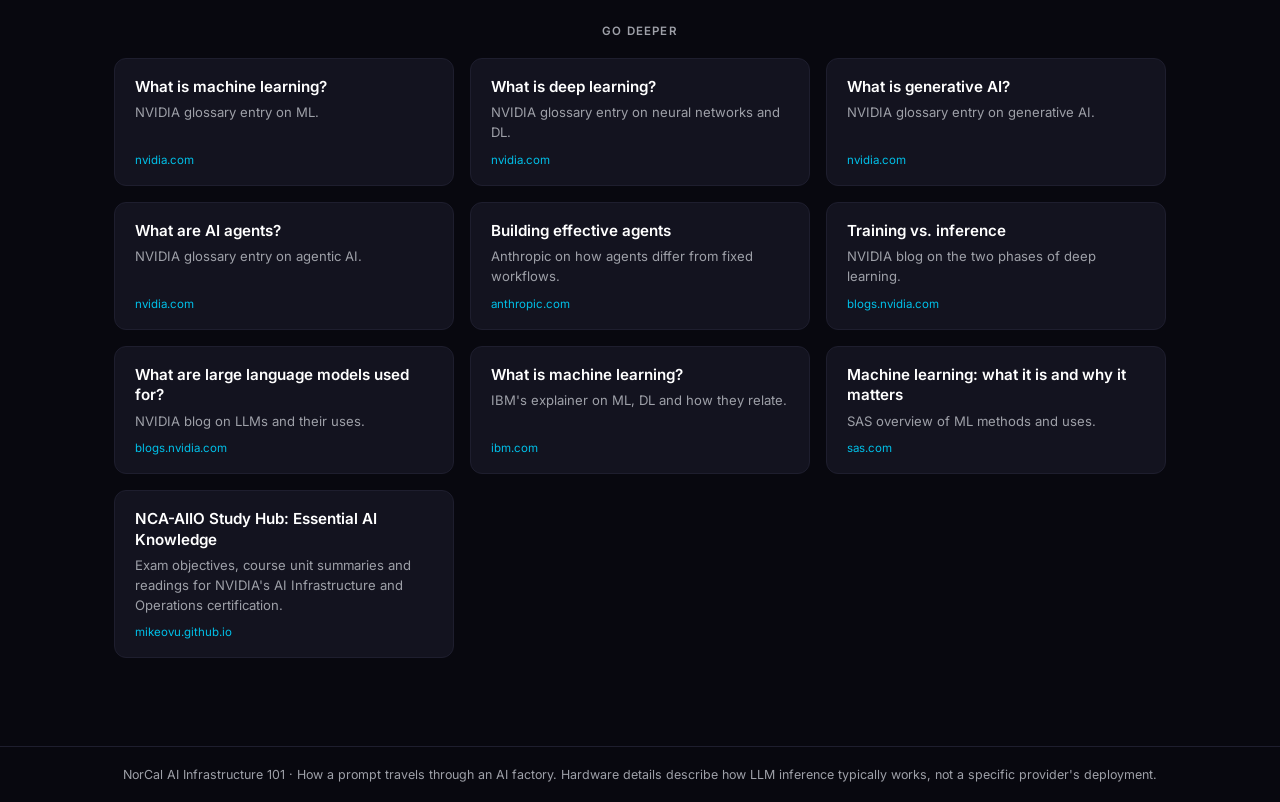
==== commit 6d93eee4: "Rename site to NorCal AI Infrastructure 101 Co-Authored-By: Claude Opus 5.5 <noreply@anthropic.com>" ====
--- a/site/basics.html
+++ b/site/basics.html
@@ -3,14 +3,14 @@
 <head>
   <meta charset="UTF-8" />
   <meta name="viewport" content="width=device-width, initial-scale=1.0" />
-  <title>NorCal AI 101 — The Basics</title>
+  <title>NorCal AI Infrastructure 101 — The Basics</title>
   <link rel="icon" type="image/png" href="assets/images/PAN-Color.png" />
-  <link rel="stylesheet" href="assets/css/styles.css?v=4" />
+  <link rel="stylesheet" href="assets/css/styles.css?v=5" />
 </head>
 <body>
   <nav>
     <img src="assets/images/PAN-Color.png" alt="Palo Alto Networks" class="logo" />
-    <a class="site-title" href="index.html">NorCal AI 101</a>
+    <a class="site-title" href="index.html">NorCal AI Infrastructure 101</a>
     <div class="nav-links">
       <a href="index.html">Home</a>
       <a href="journey.html">Prompt Journey</a>
@@ -218,7 +218,7 @@
   </main>
 
   <footer>
-    NorCal AI 101 &middot; How a prompt travels through an AI factory. Hardware details describe how LLM inference typically works, not a specific provider's deployment.
+    NorCal AI Infrastructure 101 &middot; How a prompt travels through an AI factory. Hardware details describe how LLM inference typically works, not a specific provider's deployment.
   </footer>
 </body>
 </html>
--- a/site/assets/css/styles.css
+++ b/site/assets/css/styles.css
@@ -650,3 +650,12 @@
   .ring { padding: 14px 12px 14px; }
   .ring .ring { margin-top: 10px; }
 }
+
+/* ── Home page video ── */
+.video-card { margin: -16px 0 36px; }
+.video-frame {
+  display: block; width: 100%; aspect-ratio: 16 / 9; background: #000;
+  border: 1px solid rgba(63,95,172,0.35); border-radius: var(--radius);
+  box-shadow: 0 12px 40px rgba(0,192,232,0.10);
+}
+.video-card figcaption { color: var(--muted); font-size: 0.82rem; text-align: center; margin-top: 12px; line-height: 1.5; }
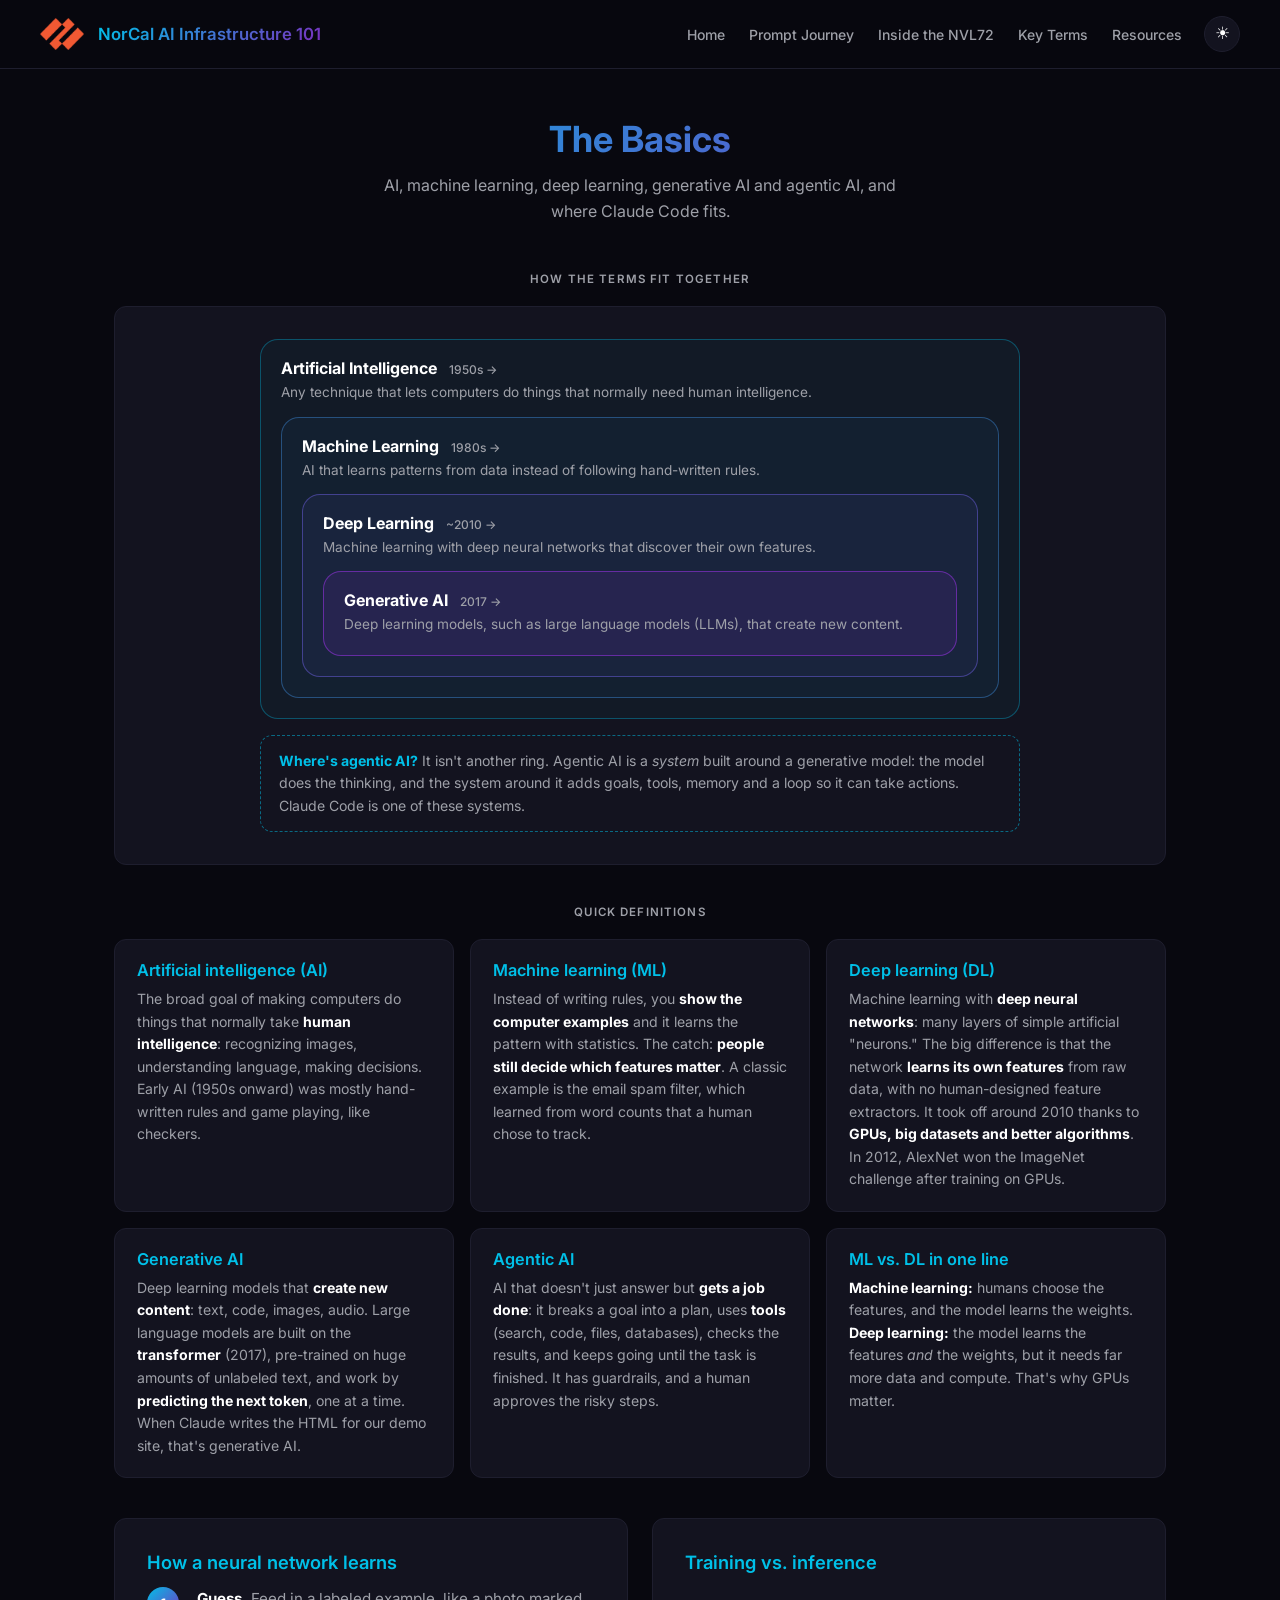
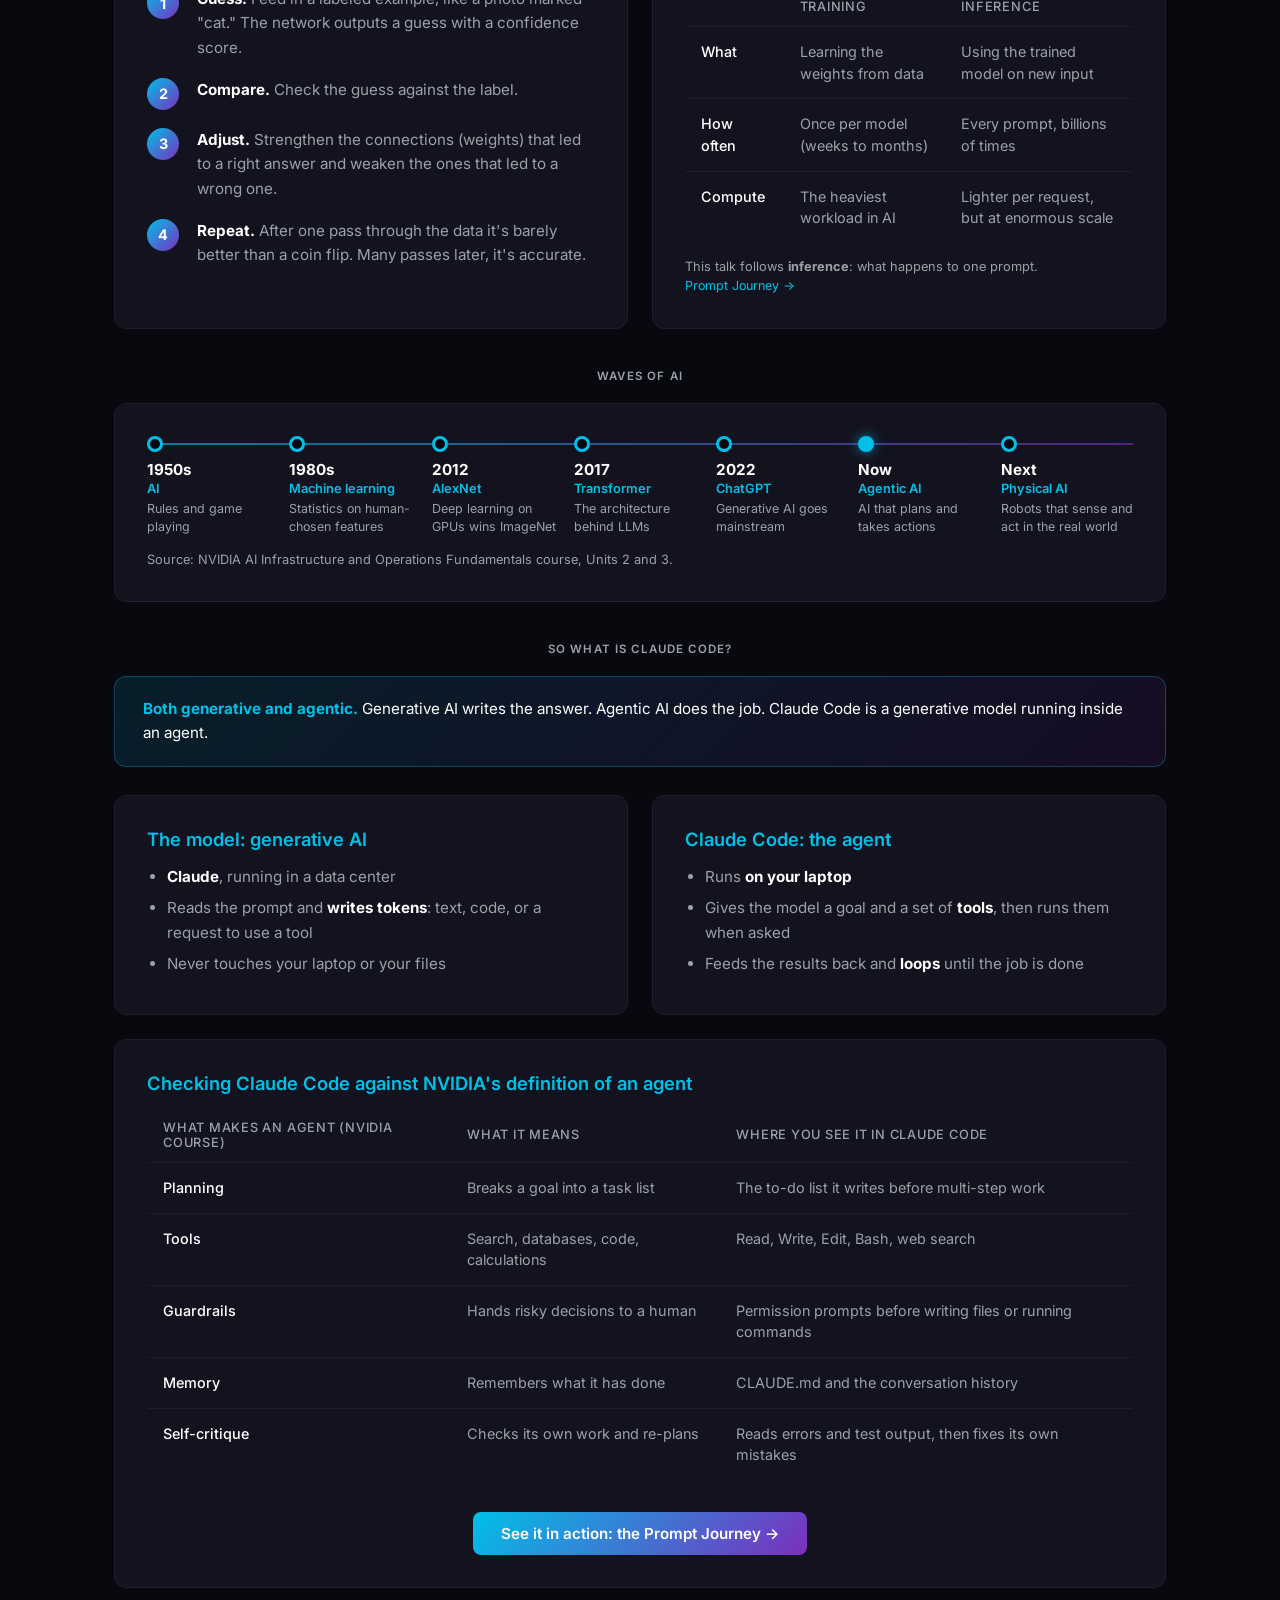
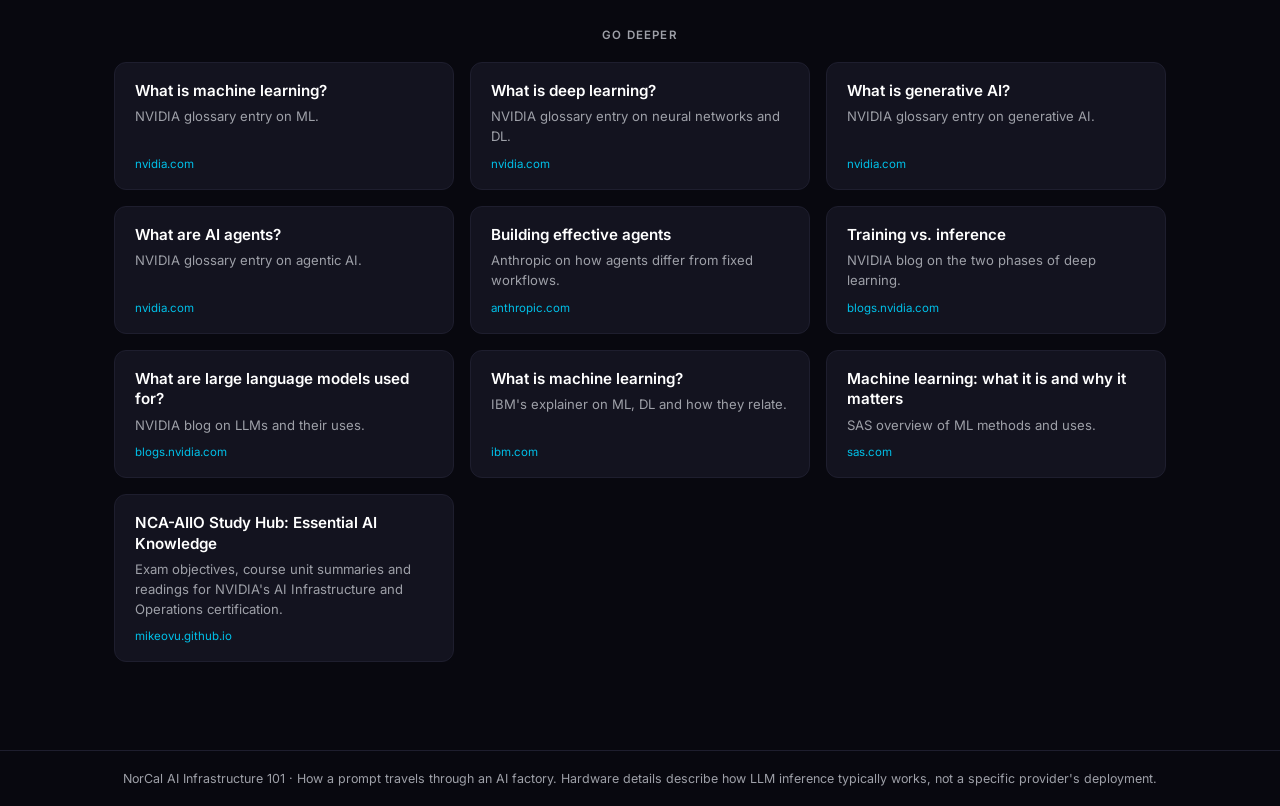
==== commit 23499cb5: "toggle add" ====
--- a/site/basics.html
+++ b/site/basics.html
@@ -5,7 +5,8 @@
   <meta name="viewport" content="width=device-width, initial-scale=1.0" />
   <title>NorCal AI Infrastructure 101 — The Basics</title>
   <link rel="icon" type="image/png" href="assets/images/PAN-Color.png" />
-  <link rel="stylesheet" href="assets/css/styles.css?v=5" />
+  <link rel="stylesheet" href="assets/css/styles.css?v=10" />
+  <script src="assets/js/theme.js?v=1"></script>
 </head>
 <body>
   <nav>
@@ -18,6 +19,7 @@
       <a href="glossary.html">Key Terms</a>
       <a href="resources.html">Resources</a>
     </div>
+    <button type="button" class="theme-toggle" aria-label="Dark mode" aria-pressed="true">&#9728;&#xFE0E;</button>
   </nav>
 
   <main>
--- a/site/assets/css/styles.css
+++ b/site/assets/css/styles.css
@@ -659,3 +659,62 @@
   box-shadow: 0 12px 40px rgba(0,192,232,0.10);
 }
 .video-card figcaption { color: var(--muted); font-size: 0.82rem; text-align: center; margin-top: 12px; line-height: 1.5; }
+
+/* ── NVL72 rack offerings (diagram figures) ── */
+.rack-figs { display: grid; grid-template-columns: repeat(auto-fit, minmax(300px, 1fr)); gap: 24px; margin: 8px 0 24px; }
+.rack-fig { margin: 0; display: flex; flex-direction: column; }
+.rack-fig .fig-tag { font-size: 0.72rem; font-weight: 700; letter-spacing: 0.08em; text-transform: uppercase; color: var(--cyan); margin-bottom: 4px; }
+.rack-fig h3 { font-size: 1.05rem; margin: 0 0 10px; }
+.rack-fig a.fig-img { display: block; background: #fff; border-radius: var(--radius); padding: 6px; border: 1px solid rgba(63,95,172,0.35); }
+.rack-fig img { display: block; width: 100%; height: auto; border-radius: calc(var(--radius) - 4px); }
+.rack-fig figcaption { color: var(--muted); font-size: 0.85rem; margin-top: 10px; line-height: 1.55; }
+
+/* ── Resources: embedded PDF ── */
+.pdf-card { margin-bottom: 40px; }
+.pdf-head { display: flex; flex-wrap: wrap; gap: 16px 24px; align-items: flex-start; justify-content: space-between; margin-bottom: 20px; }
+.pdf-head > div:first-child { flex: 1 1 320px; }
+.pdf-head .note { margin-top: 0; }
+.pdf-actions { display: flex; flex-wrap: wrap; gap: 10px; }
+.pdf-actions .btn { padding: 10px 18px; font-size: 0.88rem; }
+.pdf-frame {
+  display: block; width: 100%; height: 80vh; min-height: 520px; background: #fff;
+  border: 1px solid rgba(63,95,172,0.35); border-radius: 8px;
+}
+@media (max-width: 600px) {
+  .pdf-actions { width: 100%; }
+  .pdf-actions .btn { flex: 1 1 auto; }
+  .pdf-frame { height: 70vh; min-height: 420px; }
+}
+
+/* ── Dark mode toggle + light theme (dark is the default) ── */
+.theme-toggle {
+  margin-left: 8px; width: 36px; height: 36px; flex-shrink: 0;
+  display: inline-flex; align-items: center; justify-content: center;
+  border-radius: 50%; border: 1px solid var(--border); background: var(--surface);
+  color: var(--text); font-size: 1.05rem; line-height: 1; cursor: pointer;
+  transition: border-color 0.2s, color 0.2s;
+}
+.theme-toggle:hover, .theme-toggle:focus-visible { border-color: var(--cyan); color: var(--cyan); outline: none; }
+
+:root[data-theme="light"] {
+  --bg:      #F5F6FA;
+  --surface: #FFFFFF;
+  --border:  #DCDFE8;
+  --cyan:    #007A96;
+  --text:    #12131C;
+  --muted:   #555A6B;
+  color-scheme: light;
+}
+:root[data-theme="light"] nav { background: rgba(245,246,250,0.88); }
+:root[data-theme="light"] .slide-nav { background: rgba(255,255,255,0.8); }
+:root[data-theme="light"] .flow-return,
+:root[data-theme="light"] .tray.switch,
+:root[data-theme="light"] .term .spec,
+:root[data-theme="light"] .ds.alt { color: #6B2AA8; }
+:root[data-theme="light"] pre.code { color: #2A2C38; }
+:root[data-theme="light"] pre.code .c { color: #7A7D8C; }
+:root[data-theme="light"] .rack { background: #EEF0F6; border-color: #C9CDDA; }
+:root[data-theme="light"] .tokens span:nth-child(3n) { background: rgba(0,0,0,0.04); }
+:root[data-theme="light"] .scoreboard-table tr:hover td { background: rgba(0,0,0,0.03); }
+:root[data-theme="light"] .gl-search::placeholder,
+:root[data-theme="light"] .form-group input::placeholder { color: #8A8D9A; }
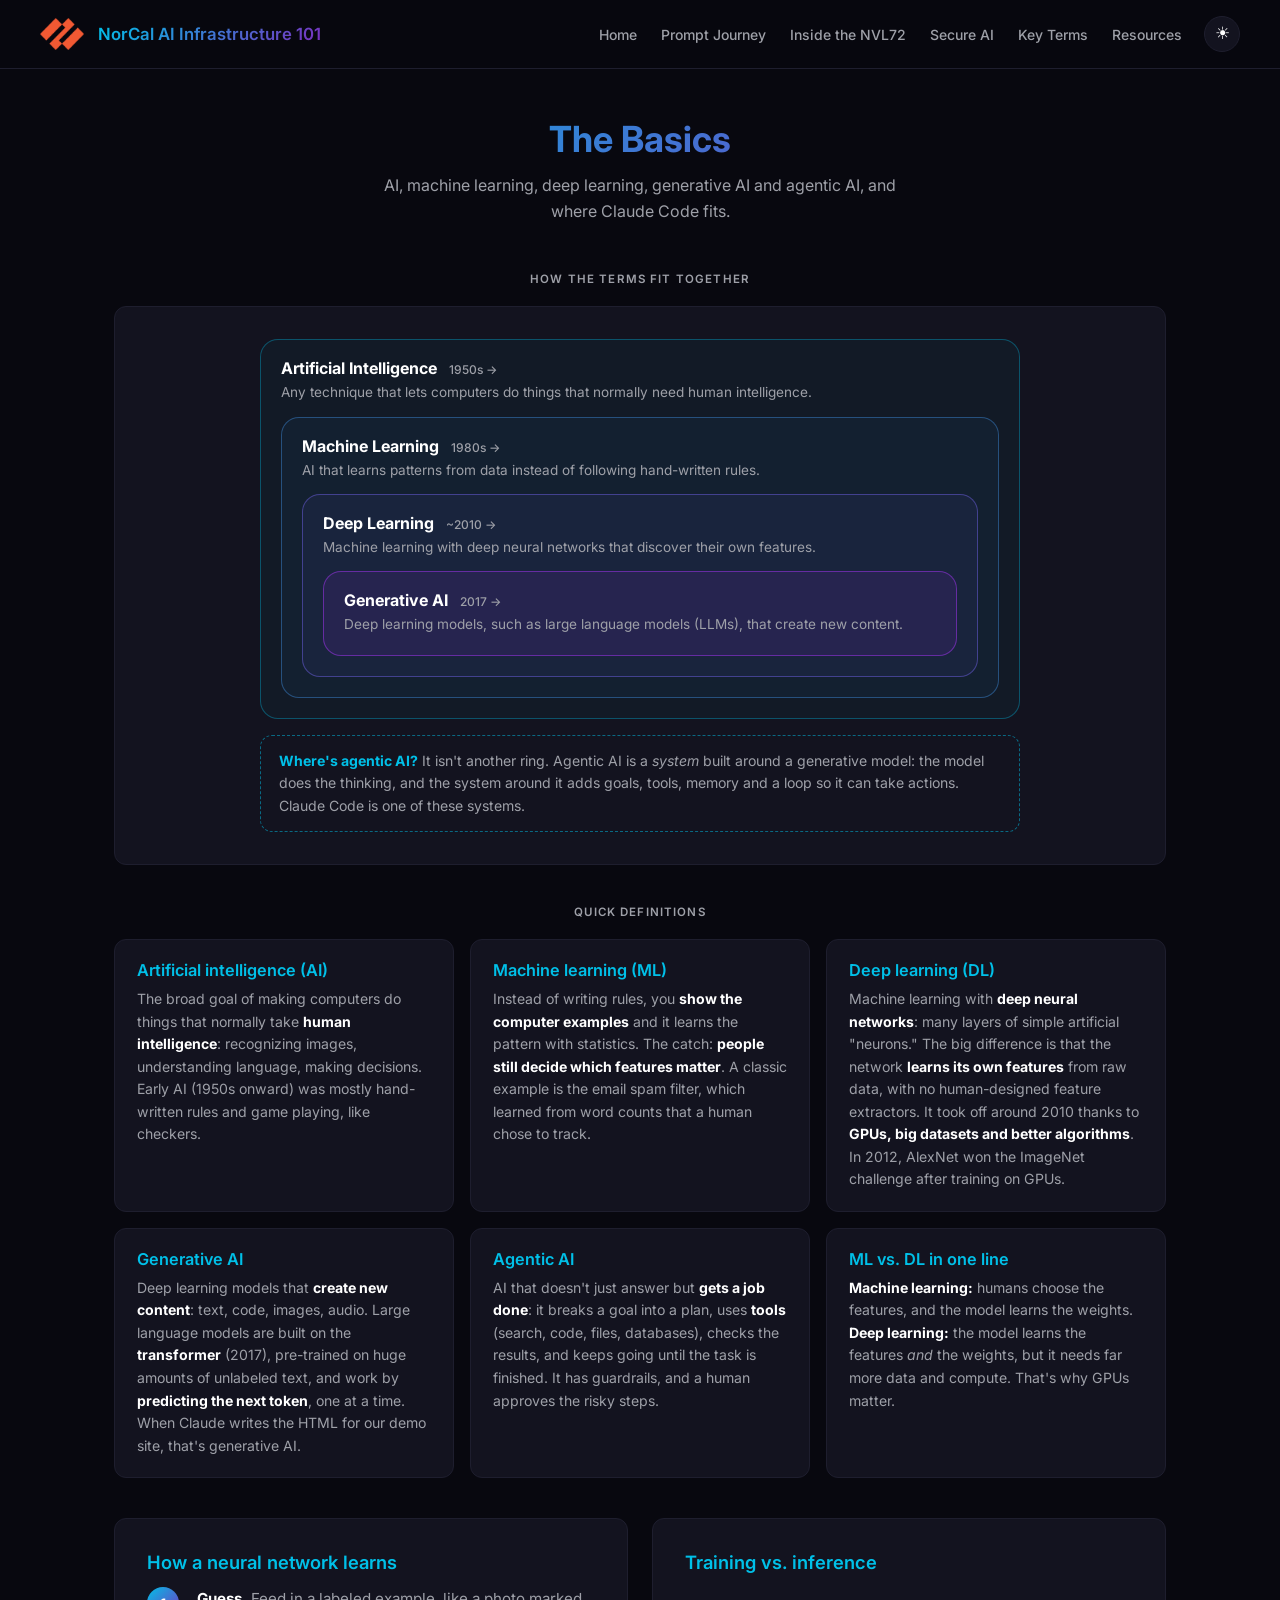
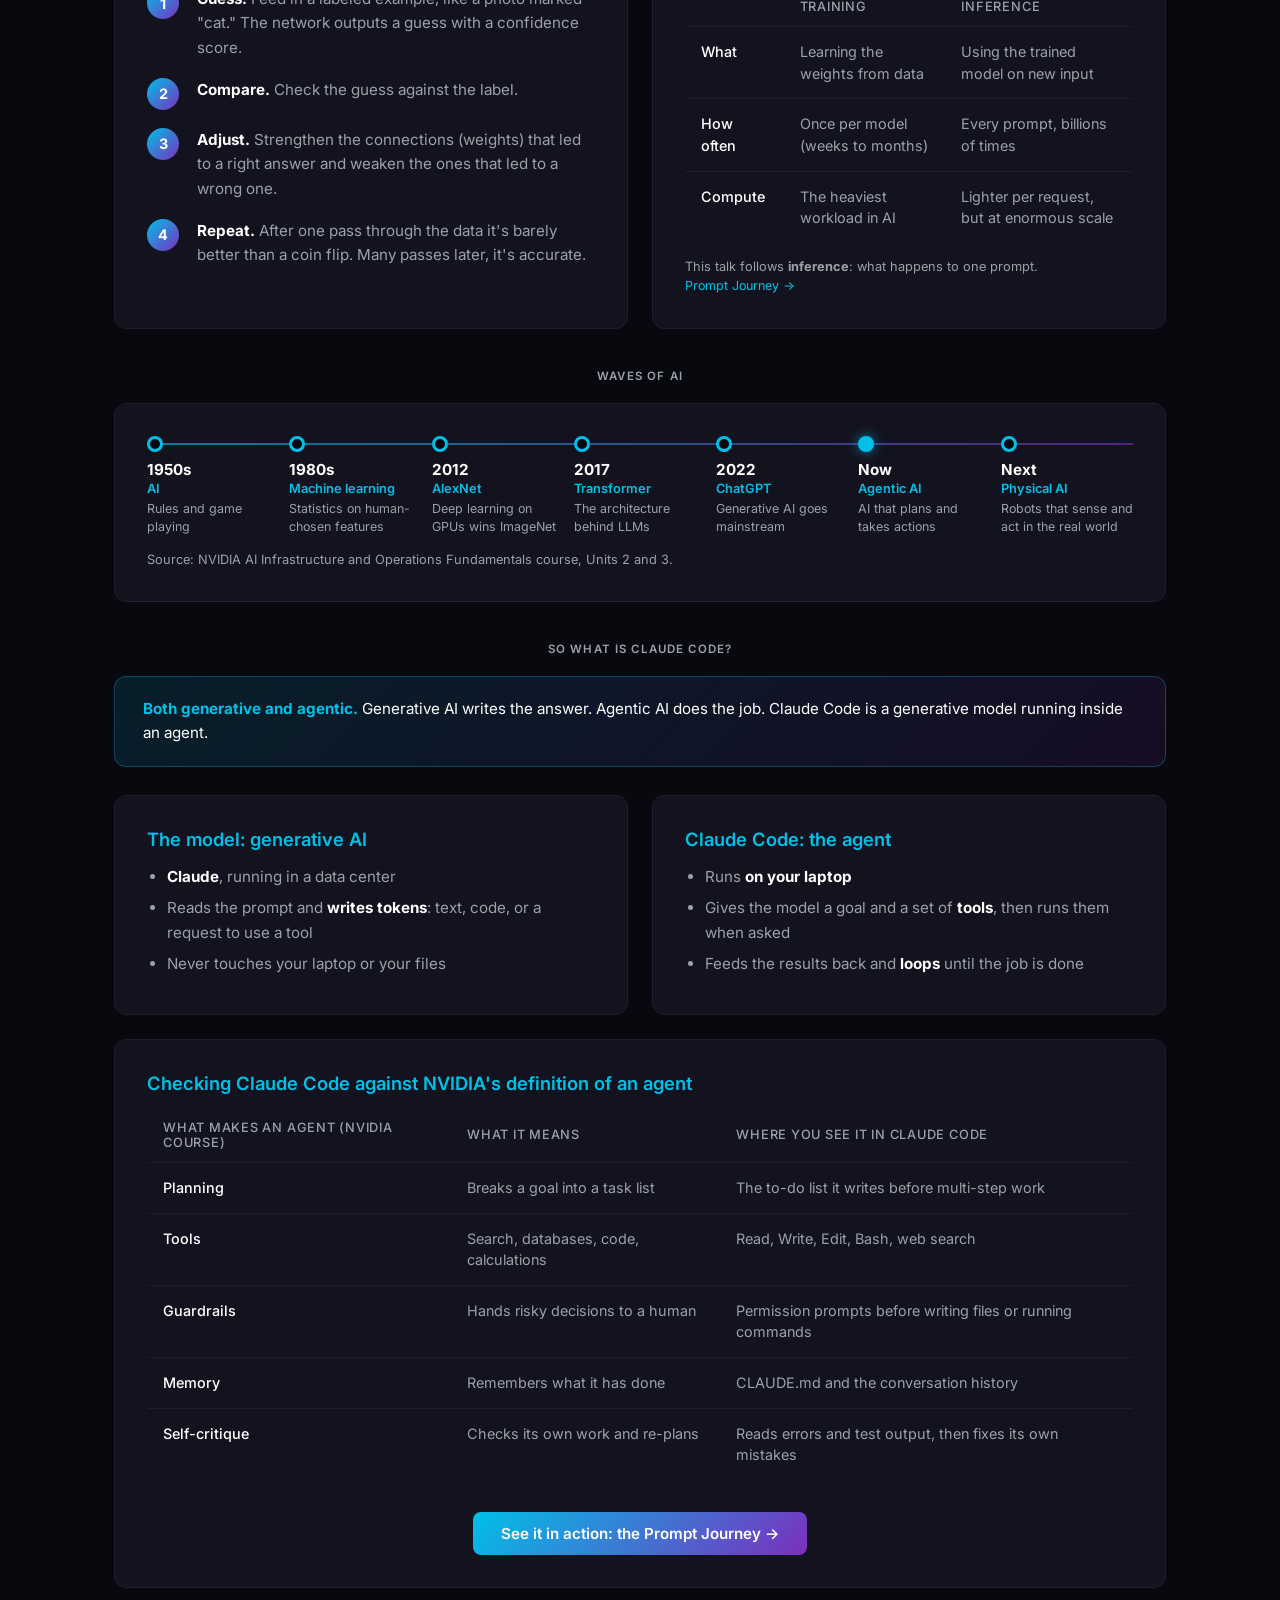
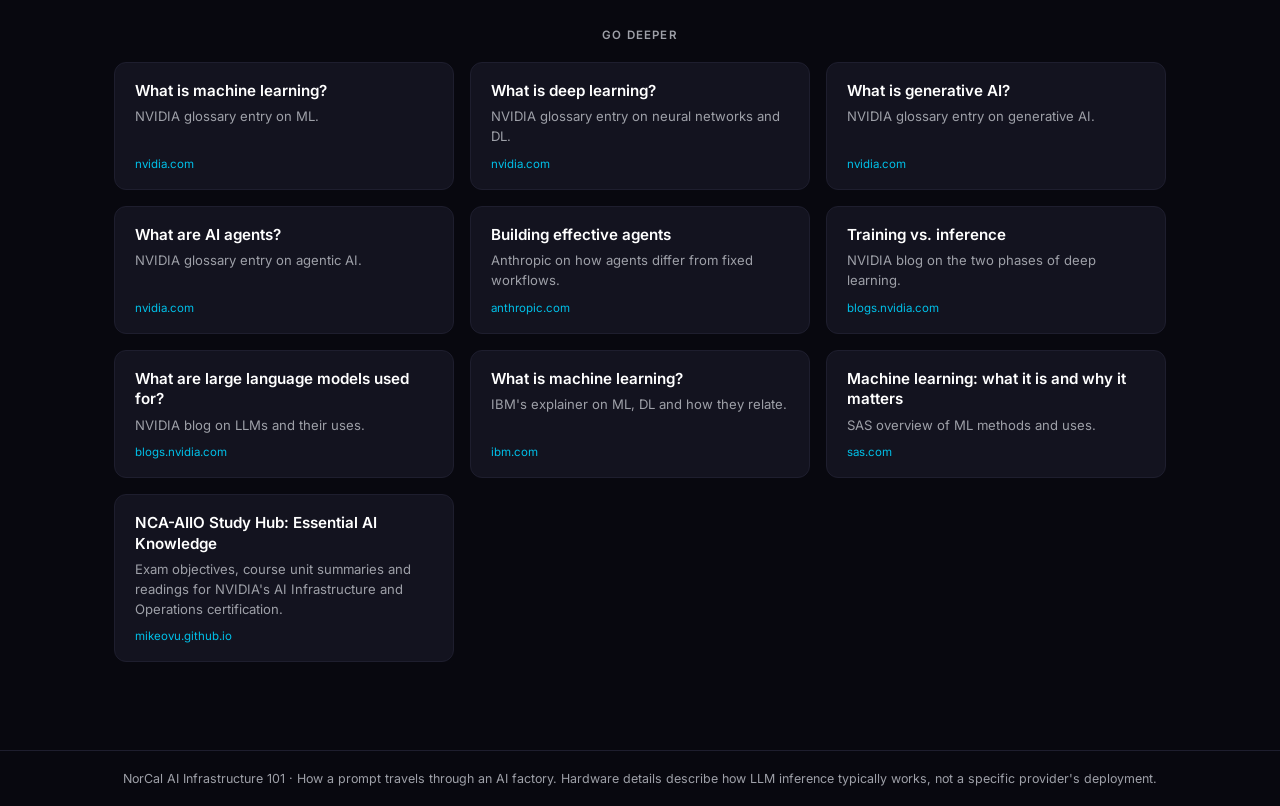
==== commit 693ae087: "new page and slide deck embed" ====
--- a/site/basics.html
+++ b/site/basics.html
@@ -5,7 +5,7 @@
   <meta name="viewport" content="width=device-width, initial-scale=1.0" />
   <title>NorCal AI Infrastructure 101 — The Basics</title>
   <link rel="icon" type="image/png" href="assets/images/PAN-Color.png" />
-  <link rel="stylesheet" href="assets/css/styles.css?v=10" />
+  <link rel="stylesheet" href="assets/css/styles.css?v=11" />
   <script src="assets/js/theme.js?v=1"></script>
 </head>
 <body>
@@ -16,6 +16,7 @@
       <a href="index.html">Home</a>
       <a href="journey.html">Prompt Journey</a>
       <a href="nvl72.html">Inside the NVL72</a>
+      <a href="secure-ai.html">Secure AI</a>
       <a href="glossary.html">Key Terms</a>
       <a href="resources.html">Resources</a>
     </div>
--- a/site/assets/css/styles.css
+++ b/site/assets/css/styles.css
@@ -718,3 +718,7 @@
 :root[data-theme="light"] .scoreboard-table tr:hover td { background: rgba(0,0,0,0.03); }
 :root[data-theme="light"] .gl-search::placeholder,
 :root[data-theme="light"] .form-group input::placeholder { color: #8A8D9A; }
+
+/* ── Secure AI page: embedded Google Slides (16:9) ── */
+.slides-frame { height: auto; min-height: 0; aspect-ratio: 16 / 9; }
+@media (max-width: 600px) { .slides-frame { height: auto; min-height: 0; } }
